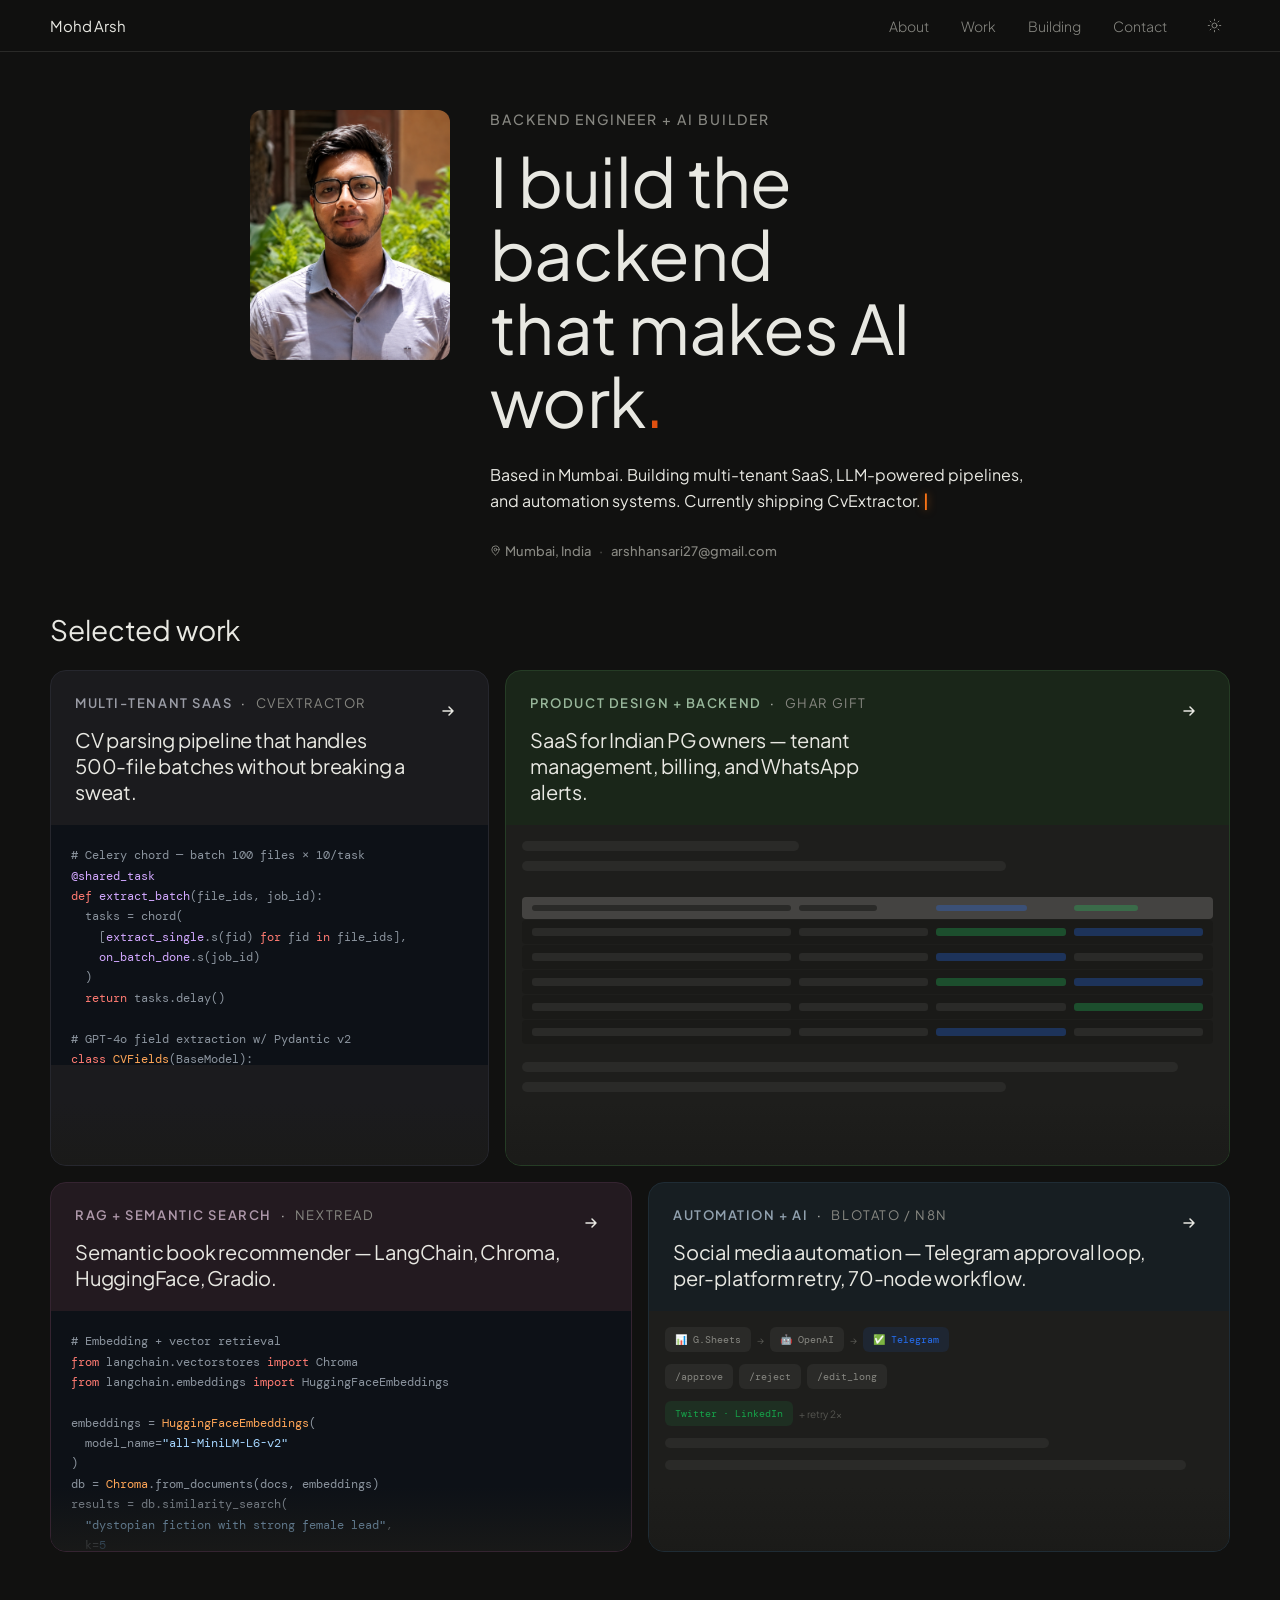
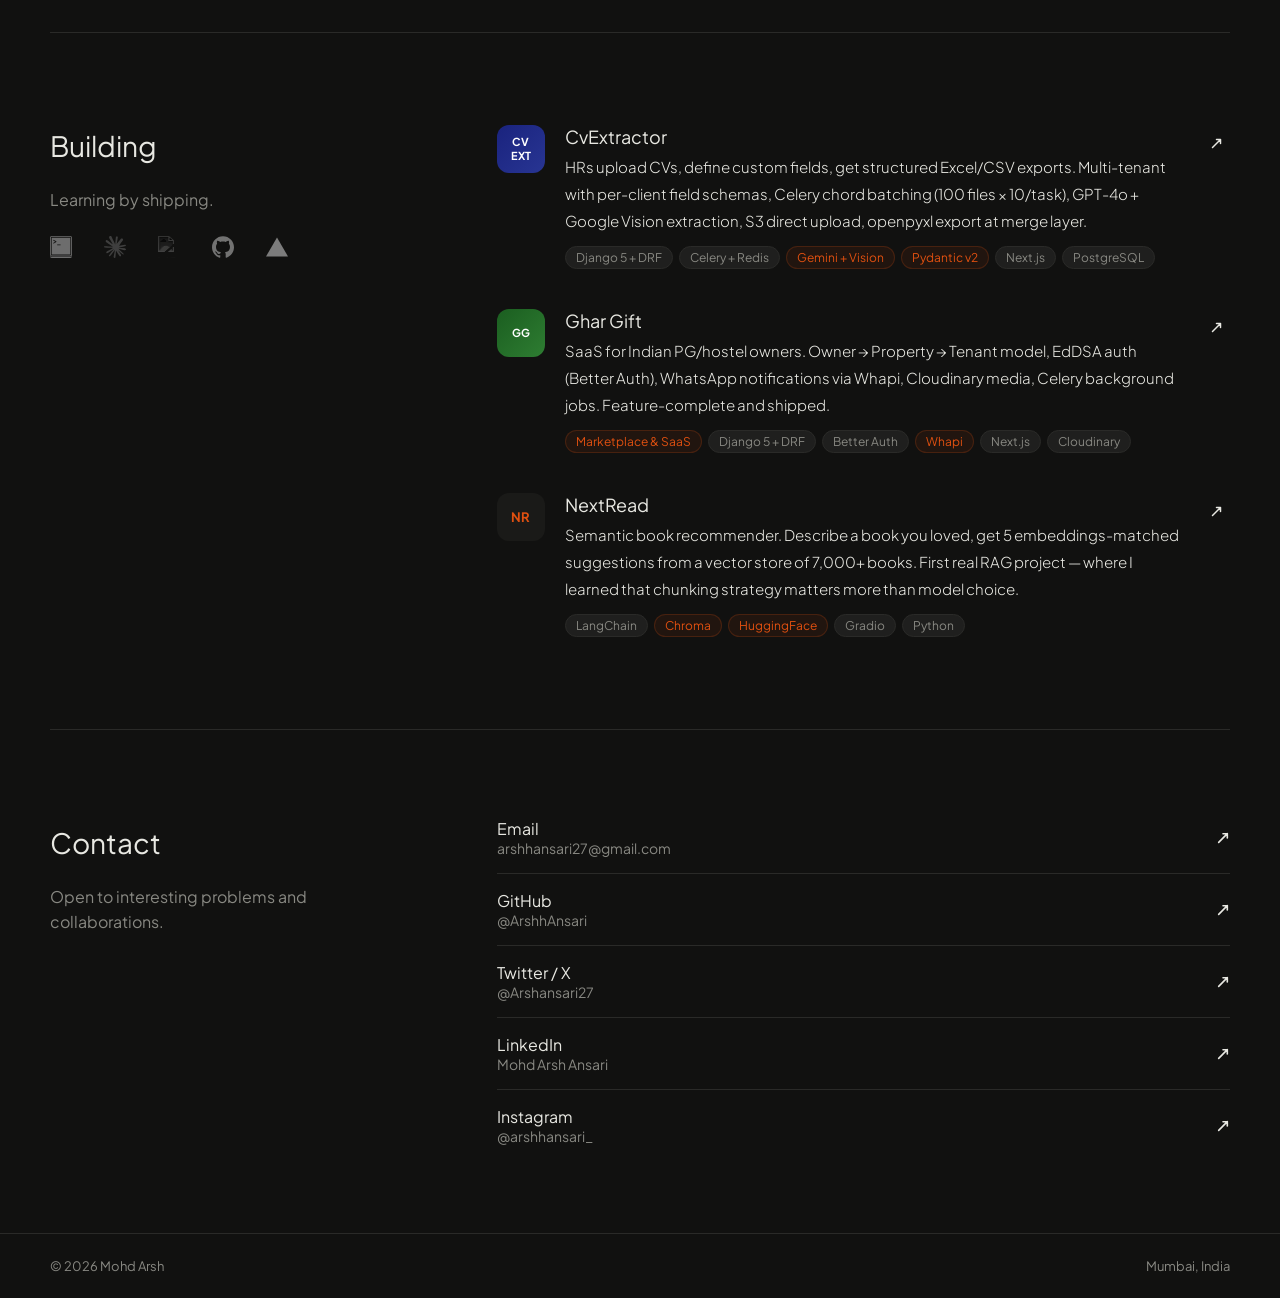
==== index.html @ 0de98522 "first commit" ====
<!DOCTYPE html>
<html lang="en" id="root" class="dark">
<head>
  <meta charset="utf-8">
  <meta name="viewport" content="width=device-width, initial-scale=1">

  <!-- ── title, description, og:image ── -->
  <title>Mohd Arsh</title>
  <meta name="description" content="Backend engineer based in Mumbai. Building multi-tenant SaaS, LLM pipelines, and automation systems. Django · FastAPI · Next.js · PostgreSQL.">
  <meta name="robots" content="index, follow">
  <meta property="og:title" content="Mohd Arsh">
  <meta property="og:description" content="Backend engineer based in Mumbai. Building multi-tenant SaaS, LLM pipelines, and automation systems.">
  <meta property="og:type" content="website">
  <meta property="og:url" content="https://mohdarsh.dev">
  <meta property="og:image" content="https://mohdarsh.dev/assets/images/arsh.png">
  <meta name="twitter:card" content="summary_large_image">

  <link rel="preconnect" href="https://fonts.googleapis.com">
  <link href="https://fonts.googleapis.com/css2?family=Plus+Jakarta+Sans:wght@300;400;500;600;700&family=DM+Mono:wght@400;500&display=swap" rel="stylesheet">

  <link rel="stylesheet" href="assets/css/main.css">
  <link rel="stylesheet" href="assets/css/index.css">
  <link rel="icon" type="image/png" href="assets/images/arsh.png">
</head>

<body>

<!-- ════════════════════════════════════════
     NAV
════════════════════════════════════════ -->
<nav id="site-nav">
  <div class="page-wrapper nav-inner">
    <a href="#" class="nav-name">Mohd Arsh</a>

    <div class="nav-right">
      <a class="nav-link" href="about.html">About</a>
      <div class="nav-links-desktop">
        <a href="#work" class="nav-link">Work</a>
        <a href="#building" class="nav-link">Building</a>
        <a href="#contact" class="nav-link">Contact</a>
      </div>
      <button class="dark-toggle" onclick="toggleDark()" aria-label="Toggle dark mode">
        <svg id="dark-icon" xmlns="http://www.w3.org/2000/svg" width="15" height="15" viewBox="0 0 24 24" fill="none" stroke="currentColor" stroke-width="1.5" stroke-linecap="round" stroke-linejoin="round"><path d="M20.985 12.486a9 9 0 1 1-9.473-9.472c.405-.022.617.46.402.803a6 6 0 0 0 8.268 8.268c.344-.215.825-.004.803.401"></path></svg>
        <span class="toggle-tooltip" id="dark-label">SWITCH TO DARK MODE</span>
      </button>
      <button class="hamburger" onclick="toggleMobile()" aria-label="Menu">
        <span></span><span></span><span></span>
      </button>
    </div>
  </div>
</nav>

<!-- mobile menu -->
<div class="mobile-menu" id="mobileMenu">
  <a href="about.html" class="mobile-menu-link">About</a>
  <a href="#work" class="mobile-menu-link" onclick="toggleMobile()">Work</a>
  <a href="#building" class="mobile-menu-link" onclick="toggleMobile()">Building</a>
  <a href="#contact" class="mobile-menu-link" onclick="toggleMobile()">Contact</a>
</div>

<main>
<div class="page-wrapper" style="padding-top: 52px;">

  <!-- ════════════════════════════════════════
       HERO
  ════════════════════════════════════════ -->
  <section id="hero">
    <div class="hero-layout">

      <!-- ── photo ── -->
      <div class="hero-photo-wrapper reveal">
        <img
          src="assets/images/arsh.png"
          alt="Mohd Arsh"
          class="hero-photo"
        >
      </div>

      <div class="hero-text">
        <!-- ── role eyebrow ── -->
        <div class="hero-eyebrow reveal reveal-delay-1">Backend Engineer + AI Builder</div>

        <!-- ── headline ── -->
        <h1 class="hero-h1 reveal reveal-delay-2">
          I build the backend<br>that makes AI work<span class="accent">.</span>
        </h1>

        <!-- ── bio blurb ── -->
        <p class="hero-body reveal reveal-delay-3">
          Based in Mumbai. Building multi-tenant SaaS, LLM-powered pipelines, and
          automation systems. Currently shipping
          <span class="typewriter-wrap">
            <span class="typewriter-ghost">CvExtractor.</span>
            <span class="typewriter-text" id="typewriter"></span>
          </span>
        </p>

        <div class="hero-meta reveal reveal-delay-4">
          <span class="hero-meta-item">
            <svg width="11" height="11" viewBox="0 0 24 24" fill="none" stroke="currentColor" stroke-width="2" stroke-linecap="round" stroke-linejoin="round">
              <path d="M20 10c0 6-8 12-8 12s-8-6-8-12a8 8 0 0 1 16 0Z"/><circle cx="12" cy="10" r="3"/>
            </svg>
            Mumbai, India
          </span>
          <span class="hero-meta-sep">·</span>
          <!-- ── email ── -->
          <a href="mailto:arshhansari27@gmail.com" class="hero-meta-item" style="color: inherit;">arshhansari27@gmail.com</a>
        </div>
      </div>
    </div>
  </section>

  <!-- ════════════════════════════════════════
       SELECTED WORK
  ════════════════════════════════════════ -->
  <section id="work" style="padding-top: 0; padding-bottom: 80px;">
    <h2 class="section-h2 reveal">Selected work</h2>

    <div class="bento-rows">

      <!-- Row 1: wide + narrow -->
      <div class="bento-row-wide">

        <!-- Card 1: CvExtractor -->
        <!-- ── href → case study page ── -->
        <div class="reveal" style="height:100%;">
          <a href="#" class="b-card" style="--eyebrow-color: #1E2238;">
            <div class="b-card-header">
              <div style="min-width:0;">
                <div class="b-card-eyebrow">
                  <span class="eyebrow-skill">MULTI-TENANT SAAS</span>
                  <span style="color:var(--ink); margin:0 0.4em;">·</span>
                  <span class="eyebrow-co">CVEXTRACTOR</span>
                </div>
                <!-- ── Card title ── -->
                <h3 class="b-card-title">CV parsing pipeline that handles 500-file batches without breaking a sweat.</h3>
              </div>
              <div class="b-expand">
                <svg width="14" height="14" viewBox="0 0 14 14" fill="none" style="color:var(--ink);">
                  <path d="M2 7h10M8 3l4 4-4 4" stroke="currentColor" stroke-width="1.5" stroke-linecap="round" stroke-linejoin="round"/>
                </svg>
              </div>
            </div>
            <!-- Mock: code snippet -->
            <div class="b-mock-wrap">
              <div class="b-mock-fade"></div>
              <div class="b-mock">
                <div class="b-mock-code">
<span class="code-cm"># Celery chord — batch 100 files × 10/task</span><br>
<span class="code-fn">@shared_task</span><br>
<span class="code-kw">def</span> <span class="code-fn">extract_batch</span>(file_ids, job_id):<br>
&nbsp;&nbsp;tasks = chord(<br>
&nbsp;&nbsp;&nbsp;&nbsp;[<span class="code-fn">extract_single</span>.s(fid) <span class="code-kw">for</span> fid <span class="code-kw">in</span> file_ids],<br>
&nbsp;&nbsp;&nbsp;&nbsp;<span class="code-fn">on_batch_done</span>.s(job_id)<br>
&nbsp;&nbsp;)<br>
&nbsp;&nbsp;<span class="code-kw">return</span> tasks.delay()<br><br>
<span class="code-cm"># GPT-4o field extraction w/ Pydantic v2</span><br>
<span class="code-kw">class</span> <span class="code-cls">CVFields</span>(BaseModel):<br>
&nbsp;&nbsp;name: <span class="code-str">str</span><br>
&nbsp;&nbsp;email: <span class="code-str">str | None</span><br>
&nbsp;&nbsp;skills: <span class="code-str">list[str]</span><br>
&nbsp;&nbsp;experience_years: <span class="code-num">int | None</span>
                </div>
              </div>
            </div>
          </a>
        </div>

        <!-- Card 2: Ghar Gift -->
        <div class="reveal reveal-delay-1" style="height:100%;">
          <a href="#" class="b-card" style="--eyebrow-color: #1b5e20;">
            <div class="b-card-header">
              <div style="min-width:0;">
                <div class="b-card-eyebrow">
                  <span class="eyebrow-skill">PRODUCT DESIGN + BACKEND</span>
                  <span style="color:var(--ink); margin:0 0.4em;">·</span>
                  <span class="eyebrow-co">GHAR GIFT</span>
                </div>
                <h3 class="b-card-title" style="max-width:360px;">SaaS for Indian PG owners — tenant management, billing, and WhatsApp alerts.</h3>
              </div>
              <div class="b-expand">
                <svg width="14" height="14" viewBox="0 0 14 14" fill="none" style="color:var(--ink);">
                  <path d="M2 7h10M8 3l4 4-4 4" stroke="currentColor" stroke-width="1.5" stroke-linecap="round" stroke-linejoin="round"/>
                </svg>
              </div>
            </div>
            <div class="b-mock-wrap">
              <div class="b-mock-fade"></div>
              <div class="b-mock b-mock-tall">
                <!-- Mock: dashboard table UI -->
                <div class="b-mock-ui">
                  <div class="mock-bar short"></div>
                  <div class="mock-bar med" style="margin-bottom:8px;"></div>
                  <div class="mock-table">
                    <div class="mock-row" style="background:#e8e5df30;">
                      <div class="mock-cell" style="height:6px;"></div>
                      <div class="mock-cell" style="height:6px;width:60%;"></div>
                      <div class="mock-cell blue" style="height:6px;width:70%;"></div>
                      <div class="mock-cell green" style="height:6px;width:50%;"></div>
                    </div>
                    <div class="mock-row"><div class="mock-cell"></div><div class="mock-cell med"></div><div class="mock-cell green"></div><div class="mock-cell blue"></div></div>
                    <div class="mock-row"><div class="mock-cell"></div><div class="mock-cell short"></div><div class="mock-cell blue"></div><div class="mock-cell"></div></div>
                    <div class="mock-row"><div class="mock-cell"></div><div class="mock-cell full"></div><div class="mock-cell green"></div><div class="mock-cell blue"></div></div>
                    <div class="mock-row"><div class="mock-cell"></div><div class="mock-cell med"></div><div class="mock-cell"></div><div class="mock-cell green"></div></div>
                    <div class="mock-row"><div class="mock-cell"></div><div class="mock-cell short"></div><div class="mock-cell blue"></div><div class="mock-cell"></div></div>
                  </div>
                  <div class="mock-bar full" style="margin-top:8px;"></div>
                  <div class="mock-bar med"></div>
                </div>
              </div>
            </div>
          </a>
        </div>

      </div><!-- /row-wide -->

      <!-- Row 2: two equal cards -->
      <div class="bento-row-even">

        <!-- Card 3: NextRead -->
        <div class="reveal" style="height:100%;">
          <a href="#" class="b-card" style="--eyebrow-color: #4a1942;">
            <div class="b-card-header">
              <div style="min-width:0;">
                <div class="b-card-eyebrow">
                  <span class="eyebrow-skill">RAG + SEMANTIC SEARCH</span>
                  <span style="color:var(--ink); margin:0 0.4em;">·</span>
                  <span class="eyebrow-co">NEXTREAD</span>
                </div>
                <h3 class="b-card-title">Semantic book recommender — LangChain, Chroma, HuggingFace, Gradio.</h3>
              </div>
              <div class="b-expand">
                <svg width="14" height="14" viewBox="0 0 14 14" fill="none" style="color:var(--ink);">
                  <path d="M2 7h10M8 3l4 4-4 4" stroke="currentColor" stroke-width="1.5" stroke-linecap="round" stroke-linejoin="round"/>
                </svg>
              </div>
            </div>
            <div class="b-mock-wrap">
              <div class="b-mock-fade"></div>
              <div class="b-mock">
                <div class="b-mock-code">
<span class="code-cm"># Embedding + vector retrieval</span><br>
<span class="code-kw">from</span> langchain.vectorstores <span class="code-kw">import</span> Chroma<br>
<span class="code-kw">from</span> langchain.embeddings <span class="code-kw">import</span> HuggingFaceEmbeddings<br><br>
embeddings = <span class="code-cls">HuggingFaceEmbeddings</span>(<br>
&nbsp;&nbsp;model_name=<span class="code-str">"all-MiniLM-L6-v2"</span><br>
)<br>
db = <span class="code-cls">Chroma</span>.from_documents(docs, embeddings)<br>
results = db.similarity_search(<br>
&nbsp;&nbsp;<span class="code-str">"dystopian fiction with strong female lead"</span>,<br>
&nbsp;&nbsp;k=<span class="code-num">5</span><br>
)
                </div>
              </div>
            </div>
          </a>
        </div>

        <!-- Card 4: n8n Automation -->
        <div class="reveal reveal-delay-1" style="height:100%;">
          <a href="#" class="b-card" style="--eyebrow-color: #0a2f4d;">
            <div class="b-card-header">
              <div style="min-width:0;">
                <div class="b-card-eyebrow">
                  <span class="eyebrow-skill">AUTOMATION + AI</span>
                  <span style="color:var(--ink); margin:0 0.4em;">·</span>
                  <span class="eyebrow-co">BLOTATO / N8N</span>
                </div>
                <h3 class="b-card-title">Social media automation — Telegram approval loop, per-platform retry, 70-node workflow.</h3>
              </div>
              <div class="b-expand">
                <svg width="14" height="14" viewBox="0 0 14 14" fill="none" style="color:var(--ink);">
                  <path d="M2 7h10M8 3l4 4-4 4" stroke="currentColor" stroke-width="1.5" stroke-linecap="round" stroke-linejoin="round"/>
                </svg>
              </div>
            </div>
            <div class="b-mock-wrap">
              <div class="b-mock-fade"></div>
              <div class="b-mock">
                <div class="b-mock-ui" style="gap:12px;">
                  <!-- Mini flow diagram -->
                  <div style="display:flex; align-items:center; gap:6px; flex-wrap:wrap;">
                    <div style="background:var(--rule); border-radius:6px; padding:6px 10px; font-size:10px; color:var(--mid); font-family:var(--mono);">📊 G.Sheets</div>
                    <div style="color:var(--faint); font-size:10px;">→</div>
                    <div style="background:var(--rule); border-radius:6px; padding:6px 10px; font-size:10px; color:var(--mid); font-family:var(--mono);">🤖 OpenAI</div>
                    <div style="color:var(--faint); font-size:10px;">→</div>
                    <div style="background:rgba(37,110,241,0.1); border-radius:6px; padding:6px 10px; font-size:10px; color:#256ef1; font-family:var(--mono);">✅ Telegram</div>
                  </div>
                  <div style="display:flex; align-items:center; gap:6px; flex-wrap:wrap;">
                    <div style="background:var(--rule); border-radius:6px; padding:6px 10px; font-size:10px; color:var(--mid); font-family:var(--mono);">/approve</div>
                    <div style="background:var(--rule); border-radius:6px; padding:6px 10px; font-size:10px; color:var(--mid); font-family:var(--mono);">/reject</div>
                    <div style="background:var(--rule); border-radius:6px; padding:6px 10px; font-size:10px; color:var(--mid); font-family:var(--mono);">/edit_long</div>
                  </div>
                  <div style="display:flex; align-items:center; gap:6px; flex-wrap:wrap;">
                    <div style="background:rgba(34,197,94,0.1); border-radius:6px; padding:6px 10px; font-size:10px; color:#16a34a; font-family:var(--mono);">Twitter · LinkedIn</div>
                    <div style="color:var(--faint); font-size:10px;">+ retry 2×</div>
                  </div>
                  <div class="mock-bar med"></div>
                  <div class="mock-bar full"></div>
                </div>
              </div>
            </div>
          </a>
        </div>

      </div><!-- /row-even -->

    </div><!-- /bento-rows -->
  </section>

  <!-- ════════════════════════════════════════
       BUILDING
  ════════════════════════════════════════ -->
  <section id="building" class="section-divider">
    <div class="built-grid-layout reveal">
      <div style="padding-top: 24px;">
        <h2 class="section-h2">Building</h2>
        <p class="section-sub">Learning by shipping.</p>

        <!-- Tool icons -->
        <div class="tool-icons-row">
          
          <div class="tool-wrapper">
            <img src="./assets/images/gnometerminal-color.svg" alt="Terminal" class="tool-icon" />
            <span class="tool-tooltip">TERMINAL</span>
          </div>

          <div class="tool-wrapper">
            <img src="./assets/images/claude-color.svg" alt="Claude Code" class="tool-icon" />
            <span class="tool-tooltip">CLAUDE CODE</span>
          </div>

          <div class="tool-wrapper">
            <img src="https://cdn.jsdelivr.net/gh/devicons/devicon@latest/icons/vscode/vscode-original.svg" alt="VS Code" class="tool-icon" />
            <span class="tool-tooltip">VS CODE</span>
          </div>

          <div class="tool-wrapper" data-mono="true">
            <img src="./assets/images/github-color.svg" alt="GitHub" class="tool-icon" />
            <span class="tool-tooltip">GITHUB</span>
          </div>

          <div class="tool-wrapper" data-mono="true">
            <img src="./assets/images/vercel-color.svg" alt="Vercel" class="tool-icon" />
            <span class="tool-tooltip">VERCEL</span>
          </div>

        </div>
      </div>

      <div>
        <!-- ── CHANGE: Your projects list ── -->

        <!-- Project 1 -->
        <a href="#" class="built-item">
          <div class="built-icon" style="background: linear-gradient(135deg, #1a237e, #283593);">
            <span class="built-icon-text">CV<br>EXT</span>
          </div>
          <div class="built-content">
            <div class="built-arrow-wrap">
              <svg width="13" height="13" viewBox="0 0 13 13" fill="none" style="color:var(--ink);">
                <path d="M2.5 10.5 L10.5 2.5 M6.5 2.5 L10.5 2.5 L10.5 6.5" stroke="currentColor" stroke-width="1.5" stroke-linecap="round" stroke-linejoin="round"/>
              </svg>
            </div>
            <span class="built-name">CvExtractor</span>
            <span class="built-desc">HRs upload CVs, define custom fields, get structured Excel/CSV exports. Multi-tenant with per-client field schemas, Celery chord batching (100 files × 10/task), GPT-4o + Google Vision extraction, S3 direct upload, openpyxl export at merge layer.</span>
            <div class="built-tags">
              <span class="tag">Django 5 + DRF</span>
              <span class="tag">Celery + Redis</span>
              <span class="tag tag-accent">Gemini + Vision</span>
              <span class="tag tag-accent">Pydantic v2</span>
              <span class="tag">Next.js</span>
              <span class="tag">PostgreSQL</span>
            </div>
          </div>
        </a>

        <!-- Project 2 -->
        <a href="#" class="built-item">
          <div class="built-icon" style="background: linear-gradient(135deg, #1b5e20, #2e7d32);">
            <span class="built-icon-text">GG</span>
          </div>
          <div class="built-content">
            <div class="built-arrow-wrap">
              <svg width="13" height="13" viewBox="0 0 13 13" fill="none" style="color:var(--ink);">
                <path d="M2.5 10.5 L10.5 2.5 M6.5 2.5 L10.5 2.5 L10.5 6.5" stroke="currentColor" stroke-width="1.5" stroke-linecap="round" stroke-linejoin="round"/>
              </svg>
            </div>
            <span class="built-name">Ghar Gift</span>
            <span class="built-desc">SaaS for Indian PG/hostel owners. Owner → Property → Tenant model, EdDSA auth (Better Auth), WhatsApp notifications via Whapi, Cloudinary media, Celery background jobs. Feature-complete and shipped.</span>
            <div class="built-tags">
              <span class="tag tag-accent">Marketplace & SaaS</span>
              <span class="tag">Django 5 + DRF</span>
              <span class="tag">Better Auth</span>
              <span class="tag tag-accent">Whapi</span>
              <span class="tag">Next.js</span>
              <span class="tag">Cloudinary</span>
            </div>
          </div>
        </a>

        <!-- Project 3 -->
        <a href="https://huggingface.co/spaces/ArshAnsari/NextRead" target="_blank" class="built-item">
          <div class="built-icon" style="background: #1a1a18;">
            <span class="built-icon-text" style="color: var(--accent); font-size:13px;">NR</span>
          </div>
          <div class="built-content">
            <div class="built-arrow-wrap">
              <svg width="13" height="13" viewBox="0 0 13 13" fill="none" style="color:var(--ink);">
                <path d="M2.5 10.5 L10.5 2.5 M6.5 2.5 L10.5 2.5 L10.5 6.5" stroke="currentColor" stroke-width="1.5" stroke-linecap="round" stroke-linejoin="round"/>
              </svg>
            </div>
            <span class="built-name">NextRead</span>
            <span class="built-desc">Semantic book recommender. Describe a book you loved, get 5 embeddings-matched suggestions from a vector store of 7,000+ books. First real RAG project — where I learned that chunking strategy matters more than model choice.</span>
            <div class="built-tags">
              <span class="tag">LangChain</span>
              <span class="tag tag-accent">Chroma</span>
              <span class="tag tag-accent">HuggingFace</span>
              <span class="tag">Gradio</span>
              <span class="tag">Python</span>
            </div>
          </div>
        </a>

      </div>
    </div>
  </section>

  <!-- ════════════════════════════════════════
       CONTACT
  ════════════════════════════════════════ -->
  <section id="contact" class="section-divider">
    <div class="contact-layout reveal">
      <div style="padding-top: 24px;">
        <h2 class="section-h2">Contact</h2>
        <p class="section-sub">Open to interesting problems and collaborations.</p>
      </div>
      <div class="contact-links">

        <a href="mailto:arshhansari27@gmail.com" class="contact-link">
          <div>
            <div>Email</div>
            <div class="contact-link-sub">arshhansari27@gmail.com</div>
          </div>
          <svg width="14" height="14" viewBox="0 0 13 13" fill="none"><path d="M2.5 10.5 L10.5 2.5 M6.5 2.5 L10.5 2.5 L10.5 6.5" stroke="currentColor" stroke-width="1.5" stroke-linecap="round" stroke-linejoin="round"/></svg>
        </a>
        
        <a href="https://github.com/ArshhAnsari" target="_blank" class="contact-link">
          <div>
            <div>GitHub</div>
            <div class="contact-link-sub">@ArshhAnsari</div>
          </div>
          <svg width="14" height="14" viewBox="0 0 13 13" fill="none"><path d="M2.5 10.5 L10.5 2.5 M6.5 2.5 L10.5 2.5 L10.5 6.5" stroke="currentColor" stroke-width="1.5" stroke-linecap="round" stroke-linejoin="round"/></svg>
        </a>
        
        <a href="https://x.com/Arshansari27" target="_blank" class="contact-link">
          <div>
            <div>Twitter / X</div>
            <div class="contact-link-sub">@Arshansari27</div>
          </div>
          <svg width="14" height="14" viewBox="0 0 13 13" fill="none"><path d="M2.5 10.5 L10.5 2.5 M6.5 2.5 L10.5 2.5 L10.5 6.5" stroke="currentColor" stroke-width="1.5" stroke-linecap="round" stroke-linejoin="round"/></svg>
        </a>
        
        <a href="https://www.linkedin.com/in/arshansari" target="_blank" class="contact-link">
          <div>
            <div>LinkedIn</div>
            <div class="contact-link-sub">Mohd Arsh Ansari</div>
          </div>
          <svg width="14" height="14" viewBox="0 0 13 13" fill="none"><path d="M2.5 10.5 L10.5 2.5 M6.5 2.5 L10.5 2.5 L10.5 6.5" stroke="currentColor" stroke-width="1.5" stroke-linecap="round" stroke-linejoin="round"/></svg>
        </a>
        <a href="https://www.instagram.com/arshhansari_/" target="_blank" class="contact-link">
          <div>
            <div>Instagram</div>
            <div class="contact-link-sub">@arshhansari_</div>
          </div>
          <svg width="14" height="14" viewBox="0 0 13 13" fill="none"><path d="M2.5 10.5 L10.5 2.5 M6.5 2.5 L10.5 2.5 L10.5 6.5" stroke="currentColor" stroke-width="1.5" stroke-linecap="round" stroke-linejoin="round"/></svg>
        </a>
      </div>
    </div>
  </section>

</div><!-- /page-wrapper -->
</main>

<!-- ════════════════════════════════════════
     FOOTER
════════════════════════════════════════ -->
<footer>
  <div class="page-wrapper footer-inner">
    <span class="footer-txt">© 2026 Mohd Arsh</span>
    <span class="footer-txt">Mumbai, India</span>
  </div>
</footer>

<!-- ════════════════════════════════════════
     SCRIPTS
════════════════════════════════════════ -->
<script src="assets/js/common.js"></script>
<script src="assets/js/index.js"></script>
</body>
</html>
---- assets/css/main.css ----
/* assets/css/main.css */

/* ═══════════════════════════════════════
   TOKENS — LIGHT (default) + DARK
═══════════════════════════════════════ */
:root {
  --bg:     #fafaf8;
  --ink:    #1a1a18;
  --mid:    #6b6b65;
  --faint:  #b0b0a8;
  --rule:   #e8e5df;
  --accent: #e05010;
  --card-bg: #ffffff;
  --card-border: #E8E5DF;
  --tag-bg: rgba(26,26,24,0.05);
  --tag-c:  #6b6b65;
  --shadow-sm: 0 2px 8px rgba(0,0,0,0.06);
  --shadow-md: 0 4px 20px rgba(0,0,0,0.08);
  --mono: 'DM Mono', monospace;
}
html.dark {
  --bg:     #111110;
  --ink:    #e8e8e2;
  --mid:    #888882;
  --faint:  #555550;
  --rule:   #2a2a28;
  --card-bg:#1a1a18;
  --card-border: #2a2a28;
  --tag-bg: rgba(255,255,255,0.06);
  --tag-c:  #888882;
  --shadow-sm: 0 2px 8px rgba(0,0,0,0.3);
  --shadow-md: 0 4px 20px rgba(0,0,0,0.4);
}

/* ═══════════════════════════════════════
   RESET + BASE
═══════════════════════════════════════ */
*, *::before, *::after { box-sizing: border-box; margin: 0; padding: 0; }
html { scroll-behavior: smooth; }
body {
  font-family: 'Plus Jakarta Sans', sans-serif;
  background: var(--bg);
  color: var(--ink);
  min-height: 100vh;
  transition: background .2s, color .2s;
  -webkit-font-smoothing: antialiased;
}
a { text-decoration: none; color: inherit; }
img { display: block; max-width: 100%; }

/* ═══════════════════════════════════════
   PAGE WRAPPER
═══════════════════════════════════════ */
.page-wrapper {
  max-width: 1260px;
  margin: 0 auto;
  padding: 0 40px;
}

/* ═══════════════════════════════════════
   NAV
═══════════════════════════════════════ */
#site-nav {
  position: fixed; top: 0; left: 0; right: 0; z-index: 100;
  height: 52px;
  border-bottom: 1px solid var(--rule);
  backdrop-filter: blur(12px);
  -webkit-backdrop-filter: blur(12px);
  background-color: color-mix(in srgb, var(--bg) 85%, transparent);
  transition: background .2s, border-color .2s;
  display: flex;
  align-items: center;
}
.nav-inner {
  height: 100%;
  display: flex;
  align-items: center;
  justify-content: space-between;
  width: 100%;
}
.nav-name {
  font-size: 15px;
  font-weight: 400;
  color: var(--ink);
  letter-spacing: -0.01em;
}
.nav-right {
  display: flex;
  align-items: center;
  gap: 32px;
}
.nav-link {
  position: relative;
  font-size: 14px;
  font-weight: 300;
  color: var(--mid);
  transition: color .15s;
}
.nav-link:hover { color: var(--ink); }
.nav-link.active {
  color: var(--ink);
  font-weight: 500;
}
.nav-link.active::after {
  content: '';
  position: absolute;
  bottom: -6px;
  left: 50%;
  transform: translateX(-50%);
  width: 4px;
  height: 4px;
  background: var(--accent);
  border-radius: 50%;
}
.nav-links-desktop { display: flex; align-items: center; gap: 32px; }

/* dark toggle */
.dark-toggle {
  border: none; cursor: pointer; color: var(--mid);
  line-height: 1; padding: 6px 8px;
  display: flex; align-items: center;
  border-radius: 8px; background: none;
  transition: color .15s, background .15s;
  position: relative;
}
.dark-toggle:hover { color: var(--ink); background: var(--rule); }
.toggle-tooltip {
  position: absolute;
  top: calc(100% + 8px); left: 50%;
  transform: translateX(-50%) scale(0.95);
  transform-origin: top center;
  white-space: nowrap;
  font-size: 10px; font-weight: 400; letter-spacing: 0.12em;
  color: var(--mid); background: var(--bg);
  border: 1px solid var(--rule); border-radius: 6px;
  padding: 4px 8px; pointer-events: none;
  opacity: 0; transition: opacity .1s, transform .1s;
}
.dark-toggle:hover .toggle-tooltip { opacity: 1; transform: translateX(-50%) scale(1); }

/* hamburger */
.hamburger {
  display: none; flex-direction: column; gap: 5px;
  cursor: pointer; padding: 4px; border: none; background: none;
}
.hamburger span { width: 18px; height: 1.5px; background: var(--ink); border-radius: 2px; display: block; }

/* ═══════════════════════════════════════
   SECTION SHARED
═══════════════════════════════════════ */
section { padding-top: clamp(56px, 8vh, 96px); padding-bottom: clamp(56px, 8vh, 96px); }
.section-divider { border-top: 1px solid var(--rule); }
.section-h2 {
  font-size: 28px; font-weight: 400; color: var(--ink);
  line-height: 1.2; margin: 0 0 24px;
  scroll-margin-top: 72px;
}
.section-sub {
  font-size: 16px; font-weight: 400; color: var(--mid);
  line-height: 1.6; margin: 0 0 24px;
}

/* ═══════════════════════════════════════
   FOOTER
═══════════════════════════════════════ */
footer {
  border-top: 1px solid var(--rule);
  padding: 24px 0;
}
.footer-inner {
  display: flex;
  align-items: center;
  justify-content: space-between;
}
.footer-txt { font-size: 13px; font-weight: 400; color: var(--mid); }

/* ═══════════════════════════════════════
   SCROLL REVEAL
═══════════════════════════════════════ */
.reveal { opacity: 0; transform: translateY(14px); transition: opacity .5s ease, transform .5s ease; }
.reveal.visible { opacity: 1; transform: none; }

/* ═══════════════════════════════════════
   MOBILE MENU
═══════════════════════════════════════ */
.mobile-menu {
  position: fixed; top: 52px; left: 0; right: 0;
  background: var(--bg); border-bottom: 1px solid var(--rule);
  padding: 16px 24px; z-index: 99;
  display: none; flex-direction: column; gap: 0;
}
.mobile-menu.open { display: flex; }
.mobile-menu-link { font-size: 16px; color: var(--ink); padding: 12px 0; border-bottom: 1px solid var(--rule); }
.mobile-menu-link.active { color: var(--accent); font-weight: 500; }
.mobile-menu-link:last-child { border-bottom: none; }

/* ═══════════════════════════════════════
   RESPONSIVE
═══════════════════════════════════════ */
@media (max-width: 768px) {
  .nav-links-desktop, .nav-link { display: none; }
  .hamburger { display: flex; }
  .footer-inner { flex-direction: column; gap: 8px; text-align: center; }
}
---- assets/css/index.css ----
/* assets/css/index.css */

/* ═══════════════════════════════════════
   HERO (Index Specific)
═══════════════════════════════════════ */
#hero {
  padding-top: 0;
  padding-bottom: 0;
}
.hero-layout {
  display: flex;
  align-items: flex-start;
  justify-content: center;
  gap: 40px;
  padding-top: clamp(58px, 6vh, 72px);
  padding-bottom: clamp(48px, 6vh, 80px);
}
.hero-photo-wrapper { flex-shrink: 0; }
.hero-photo {
  width: 200px; height: 250px;
  object-fit: cover; object-position: top;
  border-radius: 12px;
}
.hero-text { max-width: 540px; }
.hero-eyebrow {
  font-size: 14px; text-transform: uppercase;
  letter-spacing: 0.14em; color: var(--mid);
  margin-bottom: 16px; font-weight: 500;
}
.hero-h1 {
  font-size: clamp(44px, 6vw, 68px);
  font-weight: 400; letter-spacing: -0.01em;
  line-height: 1.08; color: var(--ink);
  margin: 0;
}
.hero-h1 .accent { color: var(--accent); }
.hero-body {
  margin-top: 24px;
  font-size: 16px; font-weight: 400;
  color: var(--ink); line-height: 1.65;
}
.hero-meta {
  margin-top: 28px;
  display: flex; align-items: center; gap: 8px;
  font-size: 13px; font-weight: 500; color: var(--mid);
}
.hero-meta-item {
  display: inline-flex; align-items: center; gap: 4px;
}
.hero-meta-sep { color: var(--faint); }

/* typewriter */
.typewriter-wrap { display: inline-grid; white-space: nowrap; text-align: left; justify-items: start; }
.typewriter-ghost { visibility: hidden; grid-area: 1/1; }
.typewriter-text  { grid-area: 1/1; position: relative; }
.typewriter-text::after {
  content: "|";
  color: #f97316; /* Claude Code orange */
  font-weight: 600;
  margin-left: 2px;
  text-shadow: 0 0 8px rgba(249, 115, 22, 0.6);
  animation: cursor-blink 1s step-start infinite;
}
.typewriter-text.is-typing::after {
  animation: none;
  opacity: 1;
}
@keyframes cursor-blink {
  0%, 100% { opacity: 1; }
  50% { opacity: 0; }
}

/* ═══════════════════════════════════════
   BENTO GRID — WORK
═══════════════════════════════════════ */
.bento-rows { display: flex; flex-direction: column; gap: 16px; overflow: visible; }
.bento-row-wide { display: grid; grid-template-columns: 1fr 1.65fr; gap: 16px; min-height: 460px; }
.bento-row-even { display: grid; grid-template-columns: 1fr 1fr; gap: 16px; min-height: 320px; }

.b-card {
  background: color-mix(in srgb, var(--eyebrow-color, var(--card-bg)) 18%, var(--card-bg));
  border-radius: 16px; overflow: hidden;
  border: 1px solid color-mix(in srgb, var(--eyebrow-color, var(--card-border)) 35%, var(--card-border));
  display: flex; flex-direction: column; height: 100%;
  cursor: pointer; text-decoration: none;
  transition: box-shadow .2s;
}
.b-card:hover { box-shadow: 0 4px 16px rgba(0,0,0,0.08); }
html.dark .b-card:hover { box-shadow: 0 4px 16px rgba(0,0,0,0.4); }
/* In dark mode the brand colours are too dark to see — lighten the eyebrow text */
html.dark .eyebrow-skill {
  color: color-mix(in srgb, var(--eyebrow-color, var(--ink)) 45%, white);
}

.b-card-header {
  padding: 24px 24px 0;
  display: flex; align-items: flex-start;
  justify-content: space-between; gap: 12px;
}
.b-card-eyebrow {
  font-size: 13px; font-weight: 400; text-transform: uppercase;
  letter-spacing: 0.12em; margin-bottom: 16px;
}
.eyebrow-skill { font-weight: 600; color: var(--eyebrow-color, var(--ink)); }
.eyebrow-co { color: var(--mid); }
.b-card-title {
  font-size: 20px; font-weight: 400;
  color: var(--ink); line-height: 1.3;
  letter-spacing: -0.01em; margin: 0;
}
.b-expand {
  width: 32px; height: 32px; border-radius: 50%;
  background: transparent;
  display: flex; align-items: center; justify-content: center;
  flex-shrink: 0; transition: background .15s;
}
.b-card:hover .b-expand { background: rgba(26,26,24,0.06); }
html.dark .b-card:hover .b-expand { background: rgba(255,255,255,0.08); }

.b-mock-wrap {
  flex: 1; margin: 20px 0 0;
  overflow: hidden; position: relative;
}
.b-mock-fade {
  position: absolute; bottom: 0; left: 0; right: 0; height: 64px;
  background: linear-gradient(to bottom, transparent, rgba(255,255,255,0.85));
  z-index: 1; pointer-events: none;
}
html.dark .b-mock-fade {
  background: linear-gradient(to bottom, transparent, rgba(26,26,24,0.85));
}
.b-mock {
  position: relative; width: 100%; height: 240px;
  overflow: hidden;
}
.b-mock-tall { height: 340px; }
.b-mock-code {
  background: #0d1117; padding: 20px;
  font-family: var(--mono); font-size: 12px;
  line-height: 1.7; color: #8b949e;
  height: 100%; overflow: hidden;
}
.code-kw { color: #ff7b72; }
.code-fn { color: #d2a8ff; }
.code-str { color: #a5d6ff; }
.code-cm { color: #8b949e; }
.code-num { color: #79c0ff; }
.code-cls { color: #ffa657; }

.b-mock-ui {
  background: #f5f5f0; height: 100%; padding: 16px; display: flex; flex-direction: column; gap: 10px;
}
html.dark .b-mock-ui { background: #1e1e1c; }
.mock-bar {
  background: var(--rule); border-radius: 6px;
  height: 10px;
}
.mock-bar.short { width: 40%; }
.mock-bar.med { width: 70%; }
.mock-bar.full { width: 95%; }
.mock-table { display: flex; flex-direction: column; gap: 1px; margin-top: 8px; }
.mock-row {
  display: grid; grid-template-columns: 2fr 1fr 1fr 1fr;
  gap: 8px; padding: 8px 10px;
  background: var(--card-bg); border-radius: 4px;
  align-items: center;
}
.mock-cell { background: var(--rule); border-radius: 3px; height: 8px; }
.mock-cell.blue { background: rgba(37,110,241,0.3); }
.mock-cell.green { background: rgba(34,197,94,0.3); }

/* ═══════════════════════════════════════
   BUILDING SECTION
═══════════════════════════════════════ */
.built-grid-layout {
  display: grid;
  grid-template-columns: 1fr 2fr;
  gap: 80px;
  align-items: start;
}
/* Container for the row */
.tool-icons-row {
  display: flex;
  gap: 32px; /* Spacing between icons */
  align-items: center;
  margin-top: 16px;
}

/* The invisible hitbox wrapper */
.tool-wrapper {
  position: relative;
  display: inline-flex;
  padding: 12px; 
  margin: -12px; 
  cursor: default;
}

/* The Image - Muted by default (light mode: dark grey silhouette) */
.tool-icon {
  width: 22px;
  height: 22px;
  filter: grayscale(100%) opacity(0.45);
  transition: filter 0.3s cubic-bezier(0.4, 0, 0.2, 1),
              transform 0.3s cubic-bezier(0.4, 0, 0.2, 1);
}

/* Dark mode: invert so dark SVGs become white silhouettes */
html.dark .tool-icon {
  filter: grayscale(100%) invert(1) opacity(0.45);
}

/* Hover State - Full brand color and slight lift */
.tool-wrapper:hover .tool-icon {
  filter: grayscale(0%) opacity(1);
  transform: translateY(-3px);
}

/* Dark mode hover: show brand color (no invert) */
html.dark .tool-wrapper:hover .tool-icon {
  filter: grayscale(0%) brightness(1.15) opacity(1);
  transform: translateY(-3px);
}

/* Mono icons (GitHub, Vercel) — no brand color, stay white but glow brighter on hover */
html.dark .tool-wrapper[data-mono="true"]:hover .tool-icon {
  filter: invert(1) brightness(1.6) opacity(1);
  transform: translateY(-3px);
}

/* Light mode: mono icons go medium-grey, hover = near-black */
.tool-wrapper[data-mono="true"]:hover .tool-icon {
  filter: grayscale(100%) brightness(0.3) opacity(1);
  transform: translateY(-3px);
}

/* The floating tooltip */
.tool-tooltip {
  position: absolute;
  top: calc(100% + 4px);
  left: 50%;
  transform: translateX(-50%) scale(0.95);
  opacity: 0;
  transition: all 0.2s ease;
  pointer-events: none;
  
  background: var(--bg, #111);
  border: 1px solid var(--rule, #333);
  border-radius: 6px;
  padding: 4px 8px;
  font-size: 10px;
  font-family: var(--mono, monospace);
  font-weight: 600;
  letter-spacing: 0.1em;
  color: var(--mid, #888);
  white-space: nowrap;
  z-index: 10;
}

/* Reveal tooltip on hover */
.tool-wrapper:hover .tool-tooltip {
  opacity: 1;
  transform: translateX(-50%) scale(1);
  color: var(--ink);
}

.built-item {
  display: grid; grid-template-columns: 48px 1fr;
  gap: 20px; align-items: start;
  padding: 20px 16px; margin: 0 -16px;
  text-decoration: none; cursor: pointer;
  border-radius: 12px;
  transition: background .15s;
}
.built-item:hover { background: rgba(26,26,24,0.03); }
html.dark .built-item:hover { background: rgba(255,255,255,0.03); }

.built-icon {
  width: 48px; height: 48px; border-radius: 12px;
  flex-shrink: 0; display: flex; align-items: center; justify-content: center;
}
.built-icon-text { font-size: 11px; font-weight: 700; color: white; text-align: center; line-height: 1.3; }

.built-content { position: relative; padding-right: 44px; }
.built-arrow-wrap {
  position: absolute; top: 4px; right: 0;
  width: 28px; height: 28px; border-radius: 50%;
  display: flex; align-items: center; justify-content: center;
  background: transparent; transition: background .15s;
}
.built-item:hover .built-arrow-wrap { background: rgba(26,26,24,0.06); }
html.dark .built-item:hover .built-arrow-wrap { background: rgba(255,255,255,0.06); }

.built-name { display: block; font-size: 18px; font-weight: 400; color: var(--ink); margin-bottom: 5px; }
.built-desc { display: block; font-size: 15px; font-weight: 300; color: var(--ink); line-height: 1.8; margin-bottom: 12px; }
.built-tags { display: flex; flex-wrap: wrap; gap: 6px; }
.tag {
  font-size: 12px; font-weight: 400; padding: 3px 10px; border-radius: 20px;
  border: 1px solid var(--rule); background: var(--tag-bg); color: var(--tag-c);
}
.tag-accent { background: rgba(224,80,16,0.08); color: #e05010; border-color: rgba(224,80,16,0.2); }

/* ═══════════════════════════════════════
   CONTACT SECTION
═══════════════════════════════════════ */
.contact-layout { display: grid; grid-template-columns: 1fr 2fr; gap: 80px; align-items: start; }
.contact-links { display: flex; flex-direction: column; gap: 0; }
.contact-link {
  display: flex; align-items: center; justify-content: space-between;
  padding: 16px 0; border-top: 1px solid var(--rule);
  font-size: 16px; font-weight: 400; color: var(--ink);
  transition: color .15s;
}
.contact-link:first-child { border-top: none; }
.contact-link:hover { color: var(--accent); }
.contact-link-sub { font-size: 14px; color: var(--mid); }

/* ═══════════════════════════════════════
   REVEAL DELAYS
═══════════════════════════════════════ */
.reveal-delay-1 { transition-delay: .08s; }
.reveal-delay-2 { transition-delay: .16s; }
.reveal-delay-3 { transition-delay: .24s; }
.reveal-delay-4 { transition-delay: .32s; }

/* ═══════════════════════════════════════
   RESPONSIVE (Index Specific)
═══════════════════════════════════════ */
@media (max-width: 768px) {
  .hero-layout { flex-direction: column; align-items: center; text-align: center; }
  .hero-photo { width: 140px; height: 175px; }
  .hero-meta { justify-content: center; }
  .bento-row-wide, .bento-row-even { grid-template-columns: 1fr; min-height: auto; }
  .built-grid-layout, .contact-layout { grid-template-columns: 1fr; gap: 40px; }
}
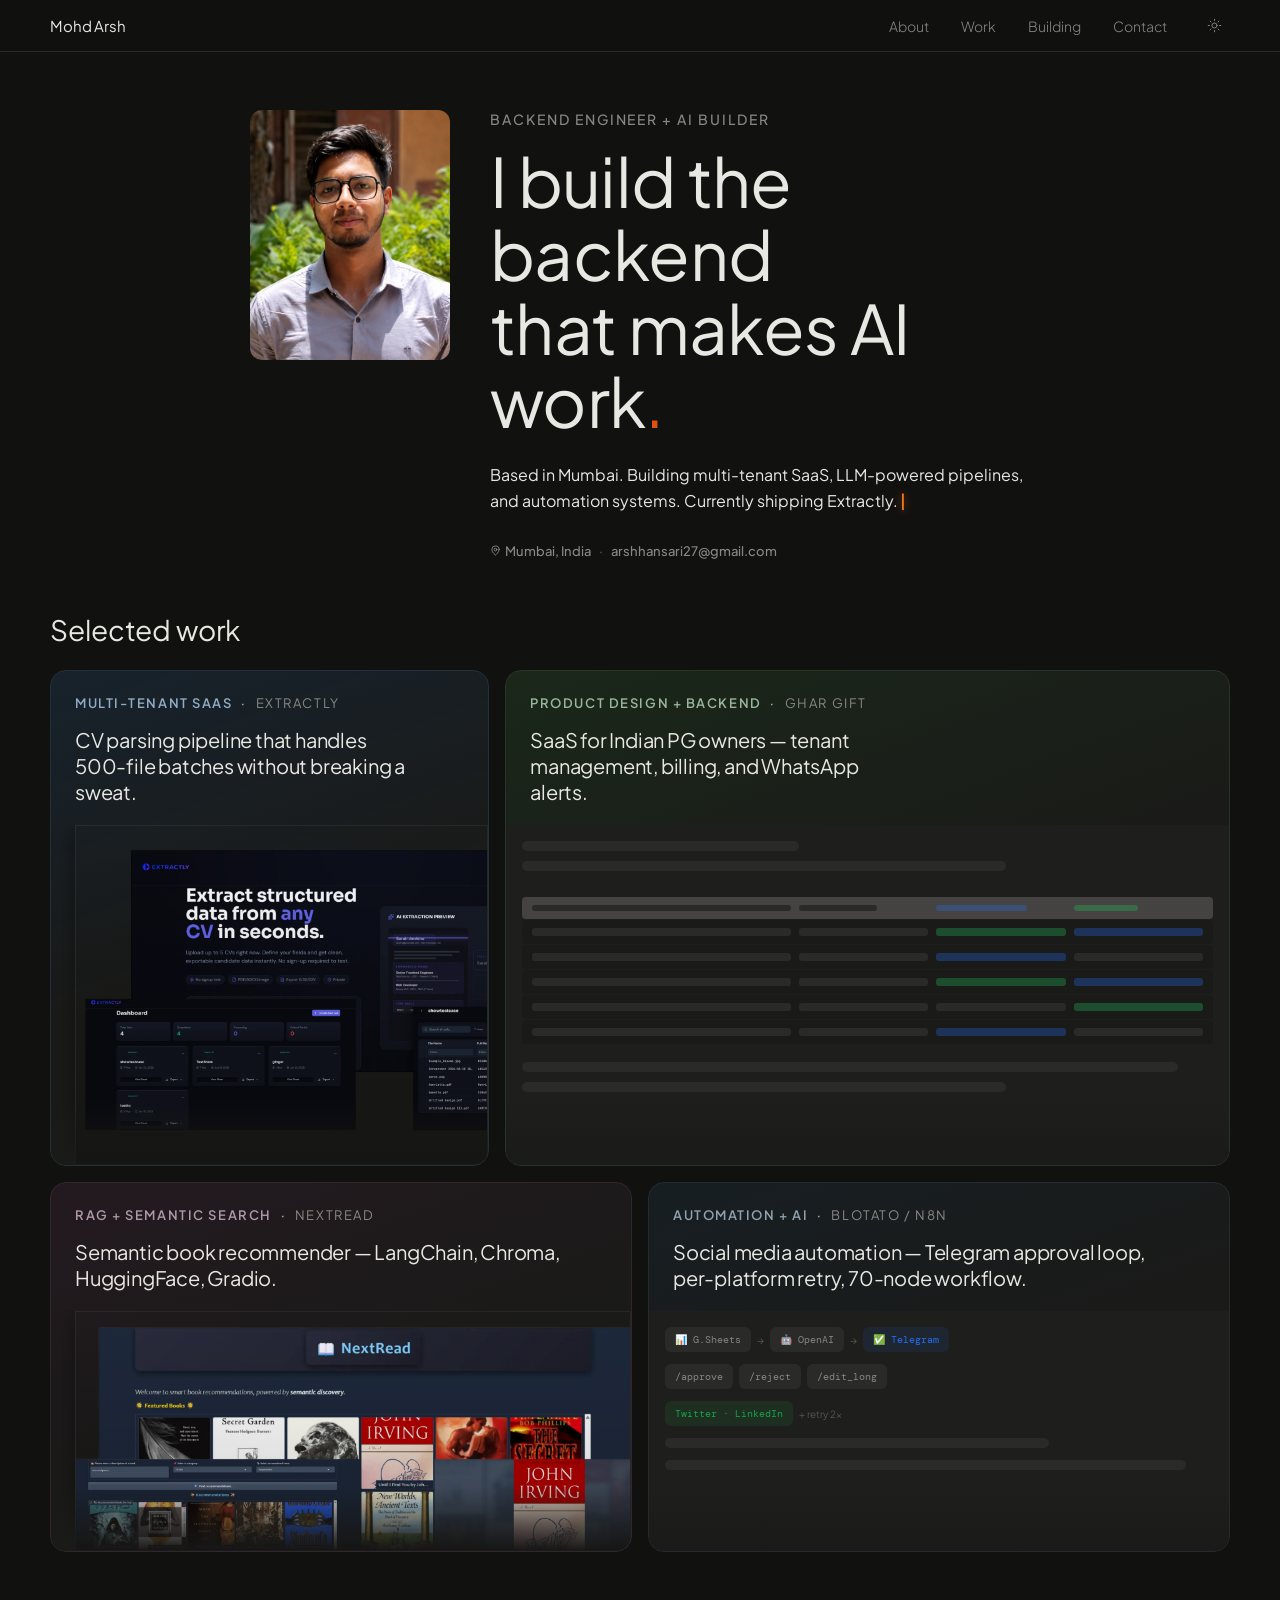
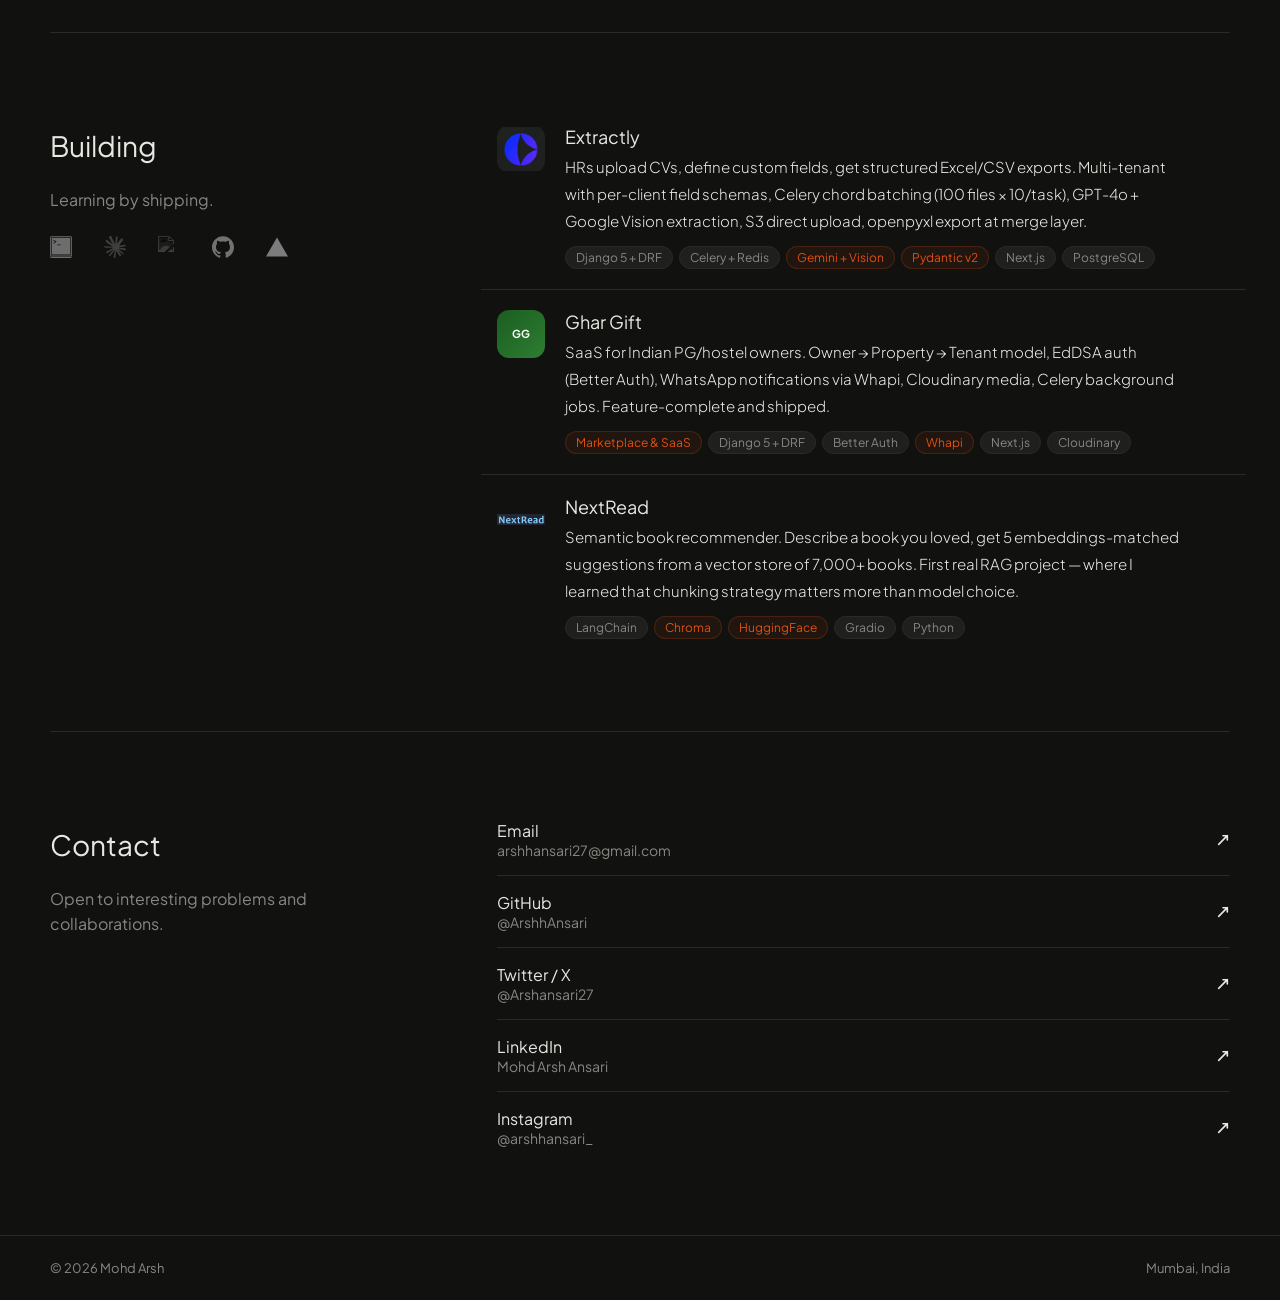
==== commit e6d1c2a6: "Refactor code structure for improved readability and maintainability" ====
--- a/index.html
+++ b/index.html
@@ -1,501 +1,558 @@
 <!DOCTYPE html>
 <html lang="en" id="root" class="dark">
+
 <head>
   <meta charset="utf-8">
   <meta name="viewport" content="width=device-width, initial-scale=1">
 
   <!-- ── title, description, og:image ── -->
   <title>Mohd Arsh</title>
-  <meta name="description" content="Backend engineer based in Mumbai. Building multi-tenant SaaS, LLM pipelines, and automation systems. Django · FastAPI · Next.js · PostgreSQL.">
+  <meta name="description"
+    content="Backend engineer based in Mumbai. Building multi-tenant SaaS, LLM pipelines, and automation systems. Django · FastAPI · Next.js · PostgreSQL.">
   <meta name="robots" content="index, follow">
   <meta property="og:title" content="Mohd Arsh">
-  <meta property="og:description" content="Backend engineer based in Mumbai. Building multi-tenant SaaS, LLM pipelines, and automation systems.">
+  <meta property="og:description"
+    content="Backend engineer based in Mumbai. Building multi-tenant SaaS, LLM pipelines, and automation systems.">
   <meta property="og:type" content="website">
   <meta property="og:url" content="https://mohdarsh.dev">
-  <meta property="og:image" content="https://mohdarsh.dev/assets/images/arsh.png">
+  <meta property="og:image" content="https://mohdarsh.dev/assets/images/arsh.webp">
   <meta name="twitter:card" content="summary_large_image">
 
   <link rel="preconnect" href="https://fonts.googleapis.com">
-  <link href="https://fonts.googleapis.com/css2?family=Plus+Jakarta+Sans:wght@300;400;500;600;700&family=DM+Mono:wght@400;500&display=swap" rel="stylesheet">
+  <link
+    href="https://fonts.googleapis.com/css2?family=Plus+Jakarta+Sans:wght@300;400;500;600;700&family=DM+Mono:wght@400;500&display=swap"
+    rel="stylesheet">
 
   <link rel="stylesheet" href="assets/css/main.css">
   <link rel="stylesheet" href="assets/css/index.css">
-  <link rel="icon" type="image/png" href="assets/images/arsh.png">
+  <link rel="icon" type="image/png" href="assets/images/arsh.webp">
 </head>
 
 <body>
 
-<!-- ════════════════════════════════════════
+  <!-- ════════════════════════════════════════
      NAV
 ════════════════════════════════════════ -->
-<nav id="site-nav">
-  <div class="page-wrapper nav-inner">
-    <a href="#" class="nav-name">Mohd Arsh</a>
-
-    <div class="nav-right">
-      <a class="nav-link" href="about.html">About</a>
-      <div class="nav-links-desktop">
-        <a href="#work" class="nav-link">Work</a>
-        <a href="#building" class="nav-link">Building</a>
-        <a href="#contact" class="nav-link">Contact</a>
+  <nav id="site-nav">
+    <div class="page-wrapper nav-inner">
+      <a href="#" class="nav-name">Mohd Arsh</a>
+
+      <div class="nav-right">
+        <a class="nav-link" href="about.html">About</a>
+        <div class="nav-links-desktop">
+          <a href="#work" class="nav-link">Work</a>
+          <a href="#building" class="nav-link">Building</a>
+          <a href="#contact" class="nav-link">Contact</a>
+        </div>
+        <button class="dark-toggle" onclick="toggleDark()" aria-label="Toggle dark mode">
+          <svg id="dark-icon" xmlns="http://www.w3.org/2000/svg" width="15" height="15" viewBox="0 0 24 24" fill="none"
+            stroke="currentColor" stroke-width="1.5" stroke-linecap="round" stroke-linejoin="round">
+            <path
+              d="M20.985 12.486a9 9 0 1 1-9.473-9.472c.405-.022.617.46.402.803a6 6 0 0 0 8.268 8.268c.344-.215.825-.004.803.401">
+            </path>
+          </svg>
+          <span class="toggle-tooltip" id="dark-label">SWITCH TO DARK MODE</span>
+        </button>
+        <button class="hamburger" onclick="toggleMobile()" aria-label="Menu">
+          <span></span><span></span><span></span>
+        </button>
       </div>
-      <button class="dark-toggle" onclick="toggleDark()" aria-label="Toggle dark mode">
-        <svg id="dark-icon" xmlns="http://www.w3.org/2000/svg" width="15" height="15" viewBox="0 0 24 24" fill="none" stroke="currentColor" stroke-width="1.5" stroke-linecap="round" stroke-linejoin="round"><path d="M20.985 12.486a9 9 0 1 1-9.473-9.472c.405-.022.617.46.402.803a6 6 0 0 0 8.268 8.268c.344-.215.825-.004.803.401"></path></svg>
-        <span class="toggle-tooltip" id="dark-label">SWITCH TO DARK MODE</span>
-      </button>
-      <button class="hamburger" onclick="toggleMobile()" aria-label="Menu">
-        <span></span><span></span><span></span>
-      </button>
     </div>
+  </nav>
+
+  <!-- mobile menu -->
+  <div class="mobile-menu" id="mobileMenu">
+    <a href="about.html" class="mobile-menu-link">About</a>
+    <a href="#work" class="mobile-menu-link" onclick="toggleMobile()">Work</a>
+    <a href="#building" class="mobile-menu-link" onclick="toggleMobile()">Building</a>
+    <a href="#contact" class="mobile-menu-link" onclick="toggleMobile()">Contact</a>
   </div>
-</nav>
-
-<!-- mobile menu -->
-<div class="mobile-menu" id="mobileMenu">
-  <a href="about.html" class="mobile-menu-link">About</a>
-  <a href="#work" class="mobile-menu-link" onclick="toggleMobile()">Work</a>
-  <a href="#building" class="mobile-menu-link" onclick="toggleMobile()">Building</a>
-  <a href="#contact" class="mobile-menu-link" onclick="toggleMobile()">Contact</a>
-</div>
-
-<main>
-<div class="page-wrapper" style="padding-top: 52px;">
-
-  <!-- ════════════════════════════════════════
+
+  <main>
+    <div class="page-wrapper" style="padding-top: 52px;">
+
+      <!-- ════════════════════════════════════════
        HERO
   ════════════════════════════════════════ -->
-  <section id="hero">
-    <div class="hero-layout">
-
-      <!-- ── photo ── -->
-      <div class="hero-photo-wrapper reveal">
-        <img
-          src="assets/images/arsh.png"
-          alt="Mohd Arsh"
-          class="hero-photo"
-        >
-      </div>
-
-      <div class="hero-text">
-        <!-- ── role eyebrow ── -->
-        <div class="hero-eyebrow reveal reveal-delay-1">Backend Engineer + AI Builder</div>
-
-        <!-- ── headline ── -->
-        <h1 class="hero-h1 reveal reveal-delay-2">
-          I build the backend<br>that makes AI work<span class="accent">.</span>
-        </h1>
-
-        <!-- ── bio blurb ── -->
-        <p class="hero-body reveal reveal-delay-3">
-          Based in Mumbai. Building multi-tenant SaaS, LLM-powered pipelines, and
-          automation systems. Currently shipping
-          <span class="typewriter-wrap">
-            <span class="typewriter-ghost">CvExtractor.</span>
-            <span class="typewriter-text" id="typewriter"></span>
-          </span>
-        </p>
-
-        <div class="hero-meta reveal reveal-delay-4">
-          <span class="hero-meta-item">
-            <svg width="11" height="11" viewBox="0 0 24 24" fill="none" stroke="currentColor" stroke-width="2" stroke-linecap="round" stroke-linejoin="round">
-              <path d="M20 10c0 6-8 12-8 12s-8-6-8-12a8 8 0 0 1 16 0Z"/><circle cx="12" cy="10" r="3"/>
-            </svg>
-            Mumbai, India
-          </span>
-          <span class="hero-meta-sep">·</span>
-          <!-- ── email ── -->
-          <a href="mailto:arshhansari27@gmail.com" class="hero-meta-item" style="color: inherit;">arshhansari27@gmail.com</a>
+      <section id="hero">
+        <div class="hero-layout">
+
+          <!-- ── photo ── -->
+          <div class="hero-photo-wrapper reveal">
+            <img src="assets/images/arsh.webp" alt="Mohd Arsh" class="hero-photo">
+          </div>
+
+          <div class="hero-text">
+            <!-- ── role eyebrow ── -->
+            <div class="hero-eyebrow reveal reveal-delay-1">Backend Engineer + AI Builder</div>
+
+            <!-- ── headline ── -->
+            <h1 class="hero-h1 reveal reveal-delay-2">
+              I build the backend<br>that makes AI work<span class="accent">.</span>
+            </h1>
+
+            <!-- ── bio blurb ── -->
+            <p class="hero-body reveal reveal-delay-3">
+              Based in Mumbai. Building multi-tenant SaaS, LLM-powered pipelines, and
+              automation systems. Currently shipping
+              <span class="typewriter-wrap">
+                <span class="typewriter-ghost">Extractly.</span>
+                <span class="typewriter-text" id="typewriter"></span>
+              </span>
+            </p>
+
+            <div class="hero-meta reveal reveal-delay-4">
+              <span class="hero-meta-item">
+                <svg width="11" height="11" viewBox="0 0 24 24" fill="none" stroke="currentColor" stroke-width="2"
+                  stroke-linecap="round" stroke-linejoin="round">
+                  <path d="M20 10c0 6-8 12-8 12s-8-6-8-12a8 8 0 0 1 16 0Z" />
+                  <circle cx="12" cy="10" r="3" />
+                </svg>
+                Mumbai, India
+              </span>
+              <span class="hero-meta-sep">·</span>
+              <!-- ── email ── -->
+              <a href="mailto:arshhansari27@gmail.com" class="hero-meta-item"
+                style="color: inherit;">arshhansari27@gmail.com</a>
+            </div>
+          </div>
         </div>
-      </div>
-    </div>
-  </section>
-
-  <!-- ════════════════════════════════════════
+      </section>
+
+      <!-- ════════════════════════════════════════
        SELECTED WORK
   ════════════════════════════════════════ -->
-  <section id="work" style="padding-top: 0; padding-bottom: 80px;">
-    <h2 class="section-h2 reveal">Selected work</h2>
-
-    <div class="bento-rows">
-
-      <!-- Row 1: wide + narrow -->
-      <div class="bento-row-wide">
-
-        <!-- Card 1: CvExtractor -->
-        <!-- ── href → case study page ── -->
-        <div class="reveal" style="height:100%;">
-          <a href="#" class="b-card" style="--eyebrow-color: #1E2238;">
-            <div class="b-card-header">
-              <div style="min-width:0;">
-                <div class="b-card-eyebrow">
-                  <span class="eyebrow-skill">MULTI-TENANT SAAS</span>
-                  <span style="color:var(--ink); margin:0 0.4em;">·</span>
-                  <span class="eyebrow-co">CVEXTRACTOR</span>
-                </div>
-                <!-- ── Card title ── -->
-                <h3 class="b-card-title">CV parsing pipeline that handles 500-file batches without breaking a sweat.</h3>
-              </div>
-              <div class="b-expand">
-                <svg width="14" height="14" viewBox="0 0 14 14" fill="none" style="color:var(--ink);">
-                  <path d="M2 7h10M8 3l4 4-4 4" stroke="currentColor" stroke-width="1.5" stroke-linecap="round" stroke-linejoin="round"/>
-                </svg>
-              </div>
+      <section id="work" style="padding-top: 0; padding-bottom: 80px;">
+        <h2 class="section-h2 reveal">Selected work</h2>
+
+        <div class="bento-rows">
+
+          <!-- Row 1: wide + narrow -->
+          <div class="bento-row-wide">
+
+            <!-- Card 1: Extractly -->
+            <!-- ── href → case study page ── -->
+            <div class="reveal" style="height:100%;">
+              <a href="extractly.html" class="b-card" style="--eyebrow-color: #0c447c;">
+                <div class="b-card-header">
+                  <div style="min-width:0;">
+                    <div class="b-card-eyebrow">
+                      <span class="eyebrow-skill">MULTI-TENANT SAAS</span>
+                      <span style="color:var(--ink); margin:0 0.4em;">·</span>
+                      <span class="eyebrow-co">EXTRACTLY</span>
+                    </div>
+                    <!-- ── Card title ── -->
+                    <h3 class="b-card-title">CV parsing pipeline that handles 500-file batches without breaking a sweat.
+                    </h3>
+                  </div>
+                  <div class="b-expand">
+                    <svg width="14" height="14" viewBox="0 0 14 14" fill="none" style="color:var(--ink);">
+                      <path d="M2 7h10M8 3l4 4-4 4" stroke="currentColor" stroke-width="1.5" stroke-linecap="round"
+                        stroke-linejoin="round" />
+                    </svg>
+                  </div>
+                </div>
+                <!-- Mock: dashboard preview -->
+                <div class="b-mock-wrap" style="height: 220px;">
+                  <div class="b-mock-fade"></div>
+                  <div class="b-mock b-mock-window">
+                    <img src="./assets/images/extractly-Photoroom.webp" alt="Extractly automated CV parsing dashboard"
+                      class="b-card-img-extractly" loading="lazy" decoding="async">
+                  </div>
+                </div>
+              </a>
             </div>
-            <!-- Mock: code snippet -->
-            <div class="b-mock-wrap">
-              <div class="b-mock-fade"></div>
-              <div class="b-mock">
-                <div class="b-mock-code">
-<span class="code-cm"># Celery chord — batch 100 files × 10/task</span><br>
-<span class="code-fn">@shared_task</span><br>
-<span class="code-kw">def</span> <span class="code-fn">extract_batch</span>(file_ids, job_id):<br>
-&nbsp;&nbsp;tasks = chord(<br>
-&nbsp;&nbsp;&nbsp;&nbsp;[<span class="code-fn">extract_single</span>.s(fid) <span class="code-kw">for</span> fid <span class="code-kw">in</span> file_ids],<br>
-&nbsp;&nbsp;&nbsp;&nbsp;<span class="code-fn">on_batch_done</span>.s(job_id)<br>
-&nbsp;&nbsp;)<br>
-&nbsp;&nbsp;<span class="code-kw">return</span> tasks.delay()<br><br>
-<span class="code-cm"># GPT-4o field extraction w/ Pydantic v2</span><br>
-<span class="code-kw">class</span> <span class="code-cls">CVFields</span>(BaseModel):<br>
-&nbsp;&nbsp;name: <span class="code-str">str</span><br>
-&nbsp;&nbsp;email: <span class="code-str">str | None</span><br>
-&nbsp;&nbsp;skills: <span class="code-str">list[str]</span><br>
-&nbsp;&nbsp;experience_years: <span class="code-num">int | None</span>
-                </div>
-              </div>
+
+            <!-- Card 2: Ghar Gift -->
+            <div class="reveal reveal-delay-1" style="height:100%;">
+              <a href="#" class="b-card" style="--eyebrow-color: #1b5e20;">
+                <div class="b-card-header">
+                  <div style="min-width:0;">
+                    <div class="b-card-eyebrow">
+                      <span class="eyebrow-skill">PRODUCT DESIGN + BACKEND</span>
+                      <span style="color:var(--ink); margin:0 0.4em;">·</span>
+                      <span class="eyebrow-co">GHAR GIFT</span>
+                    </div>
+                    <h3 class="b-card-title" style="max-width:360px;">SaaS for Indian PG owners — tenant management,
+                      billing, and WhatsApp alerts.</h3>
+                  </div>
+                  <div class="b-expand">
+                    <svg width="14" height="14" viewBox="0 0 14 14" fill="none" style="color:var(--ink);">
+                      <path d="M2 7h10M8 3l4 4-4 4" stroke="currentColor" stroke-width="1.5" stroke-linecap="round"
+                        stroke-linejoin="round" />
+                    </svg>
+                  </div>
+                </div>
+                <div class="b-mock-wrap">
+                  <div class="b-mock-fade"></div>
+                  <div class="b-mock b-mock-tall">
+                    <!-- Mock: dashboard table UI -->
+                    <div class="b-mock-ui">
+                      <div class="mock-bar short"></div>
+                      <div class="mock-bar med" style="margin-bottom:8px;"></div>
+                      <div class="mock-table">
+                        <div class="mock-row" style="background:#e8e5df30;">
+                          <div class="mock-cell" style="height:6px;"></div>
+                          <div class="mock-cell" style="height:6px;width:60%;"></div>
+                          <div class="mock-cell blue" style="height:6px;width:70%;"></div>
+                          <div class="mock-cell green" style="height:6px;width:50%;"></div>
+                        </div>
+                        <div class="mock-row">
+                          <div class="mock-cell"></div>
+                          <div class="mock-cell med"></div>
+                          <div class="mock-cell green"></div>
+                          <div class="mock-cell blue"></div>
+                        </div>
+                        <div class="mock-row">
+                          <div class="mock-cell"></div>
+                          <div class="mock-cell short"></div>
+                          <div class="mock-cell blue"></div>
+                          <div class="mock-cell"></div>
+                        </div>
+                        <div class="mock-row">
+                          <div class="mock-cell"></div>
+                          <div class="mock-cell full"></div>
+                          <div class="mock-cell green"></div>
+                          <div class="mock-cell blue"></div>
+                        </div>
+                        <div class="mock-row">
+                          <div class="mock-cell"></div>
+                          <div class="mock-cell med"></div>
+                          <div class="mock-cell"></div>
+                          <div class="mock-cell green"></div>
+                        </div>
+                        <div class="mock-row">
+                          <div class="mock-cell"></div>
+                          <div class="mock-cell short"></div>
+                          <div class="mock-cell blue"></div>
+                          <div class="mock-cell"></div>
+                        </div>
+                      </div>
+                      <div class="mock-bar full" style="margin-top:8px;"></div>
+                      <div class="mock-bar med"></div>
+                    </div>
+                  </div>
+                </div>
+              </a>
             </div>
-          </a>
-        </div>
-
-        <!-- Card 2: Ghar Gift -->
-        <div class="reveal reveal-delay-1" style="height:100%;">
-          <a href="#" class="b-card" style="--eyebrow-color: #1b5e20;">
-            <div class="b-card-header">
-              <div style="min-width:0;">
-                <div class="b-card-eyebrow">
-                  <span class="eyebrow-skill">PRODUCT DESIGN + BACKEND</span>
-                  <span style="color:var(--ink); margin:0 0.4em;">·</span>
-                  <span class="eyebrow-co">GHAR GIFT</span>
-                </div>
-                <h3 class="b-card-title" style="max-width:360px;">SaaS for Indian PG owners — tenant management, billing, and WhatsApp alerts.</h3>
-              </div>
-              <div class="b-expand">
-                <svg width="14" height="14" viewBox="0 0 14 14" fill="none" style="color:var(--ink);">
-                  <path d="M2 7h10M8 3l4 4-4 4" stroke="currentColor" stroke-width="1.5" stroke-linecap="round" stroke-linejoin="round"/>
-                </svg>
-              </div>
+
+          </div><!-- /row-wide -->
+
+          <!-- Row 2: two equal cards -->
+          <div class="bento-row-even">
+
+            <!-- Card 3: NextRead -->
+            <div class="reveal" style="height:100%;">
+              <a href="#" class="b-card" style="--eyebrow-color: #4a1942;">
+                <div class="b-card-header">
+                  <div style="min-width:0;">
+                    <div class="b-card-eyebrow">
+                      <span class="eyebrow-skill">RAG + SEMANTIC SEARCH</span>
+                      <span style="color:var(--ink); margin:0 0.4em;">·</span>
+                      <span class="eyebrow-co">NEXTREAD</span>
+                    </div>
+                    <h3 class="b-card-title">Semantic book recommender — LangChain, Chroma, HuggingFace, Gradio.</h3>
+                  </div>
+                  <div class="b-expand">
+                    <svg width="14" height="14" viewBox="0 0 14 14" fill="none" style="color:var(--ink);">
+                      <path d="M2 7h10M8 3l4 4-4 4" stroke="currentColor" stroke-width="1.5" stroke-linecap="round"
+                        stroke-linejoin="round" />
+                    </svg>
+                  </div>
+                </div>
+                <div class="b-mock-wrap">
+                  <div class="b-mock-fade"></div>
+                  <div class="b-mock b-mock-window">
+                    <img src="./assets/images/nextread-ui.webp" alt="NextRead semantic book recommender"
+                      class="b-card-img" loading="lazy" decoding="async">
+                  </div>
+                </div>
+              </a>
             </div>
-            <div class="b-mock-wrap">
-              <div class="b-mock-fade"></div>
-              <div class="b-mock b-mock-tall">
-                <!-- Mock: dashboard table UI -->
-                <div class="b-mock-ui">
-                  <div class="mock-bar short"></div>
-                  <div class="mock-bar med" style="margin-bottom:8px;"></div>
-                  <div class="mock-table">
-                    <div class="mock-row" style="background:#e8e5df30;">
-                      <div class="mock-cell" style="height:6px;"></div>
-                      <div class="mock-cell" style="height:6px;width:60%;"></div>
-                      <div class="mock-cell blue" style="height:6px;width:70%;"></div>
-                      <div class="mock-cell green" style="height:6px;width:50%;"></div>
+
+            <!-- Card 4: n8n Automation -->
+            <div class="reveal reveal-delay-1" style="height:100%;">
+              <a href="#" class="b-card" style="--eyebrow-color: #0a2f4d;">
+                <div class="b-card-header">
+                  <div style="min-width:0;">
+                    <div class="b-card-eyebrow">
+                      <span class="eyebrow-skill">AUTOMATION + AI</span>
+                      <span style="color:var(--ink); margin:0 0.4em;">·</span>
+                      <span class="eyebrow-co">BLOTATO / N8N</span>
                     </div>
-                    <div class="mock-row"><div class="mock-cell"></div><div class="mock-cell med"></div><div class="mock-cell green"></div><div class="mock-cell blue"></div></div>
-                    <div class="mock-row"><div class="mock-cell"></div><div class="mock-cell short"></div><div class="mock-cell blue"></div><div class="mock-cell"></div></div>
-                    <div class="mock-row"><div class="mock-cell"></div><div class="mock-cell full"></div><div class="mock-cell green"></div><div class="mock-cell blue"></div></div>
-                    <div class="mock-row"><div class="mock-cell"></div><div class="mock-cell med"></div><div class="mock-cell"></div><div class="mock-cell green"></div></div>
-                    <div class="mock-row"><div class="mock-cell"></div><div class="mock-cell short"></div><div class="mock-cell blue"></div><div class="mock-cell"></div></div>
-                  </div>
-                  <div class="mock-bar full" style="margin-top:8px;"></div>
-                  <div class="mock-bar med"></div>
-                </div>
-              </div>
+                    <h3 class="b-card-title">Social media automation — Telegram approval loop, per-platform retry,
+                      70-node workflow.</h3>
+                  </div>
+                  <div class="b-expand">
+                    <svg width="14" height="14" viewBox="0 0 14 14" fill="none" style="color:var(--ink);">
+                      <path d="M2 7h10M8 3l4 4-4 4" stroke="currentColor" stroke-width="1.5" stroke-linecap="round"
+                        stroke-linejoin="round" />
+                    </svg>
+                  </div>
+                </div>
+                <div class="b-mock-wrap">
+                  <div class="b-mock-fade"></div>
+                  <div class="b-mock">
+                    <div class="b-mock-ui" style="gap:12px;">
+                      <!-- Mini flow diagram -->
+                      <div style="display:flex; align-items:center; gap:6px; flex-wrap:wrap;">
+                        <div
+                          style="background:var(--rule); border-radius:6px; padding:6px 10px; font-size:10px; color:var(--mid); font-family:var(--mono);">
+                          📊 G.Sheets</div>
+                        <div style="color:var(--faint); font-size:10px;">→</div>
+                        <div
+                          style="background:var(--rule); border-radius:6px; padding:6px 10px; font-size:10px; color:var(--mid); font-family:var(--mono);">
+                          🤖 OpenAI</div>
+                        <div style="color:var(--faint); font-size:10px;">→</div>
+                        <div
+                          style="background:rgba(37,110,241,0.1); border-radius:6px; padding:6px 10px; font-size:10px; color:#256ef1; font-family:var(--mono);">
+                          ✅ Telegram</div>
+                      </div>
+                      <div style="display:flex; align-items:center; gap:6px; flex-wrap:wrap;">
+                        <div
+                          style="background:var(--rule); border-radius:6px; padding:6px 10px; font-size:10px; color:var(--mid); font-family:var(--mono);">
+                          /approve</div>
+                        <div
+                          style="background:var(--rule); border-radius:6px; padding:6px 10px; font-size:10px; color:var(--mid); font-family:var(--mono);">
+                          /reject</div>
+                        <div
+                          style="background:var(--rule); border-radius:6px; padding:6px 10px; font-size:10px; color:var(--mid); font-family:var(--mono);">
+                          /edit_long</div>
+                      </div>
+                      <div style="display:flex; align-items:center; gap:6px; flex-wrap:wrap;">
+                        <div
+                          style="background:rgba(34,197,94,0.1); border-radius:6px; padding:6px 10px; font-size:10px; color:#16a34a; font-family:var(--mono);">
+                          Twitter · LinkedIn</div>
+                        <div style="color:var(--faint); font-size:10px;">+ retry 2×</div>
+                      </div>
+                      <div class="mock-bar med"></div>
+                      <div class="mock-bar full"></div>
+                    </div>
+                  </div>
+                </div>
+              </a>
             </div>
-          </a>
-        </div>
-
-      </div><!-- /row-wide -->
-
-      <!-- Row 2: two equal cards -->
-      <div class="bento-row-even">
-
-        <!-- Card 3: NextRead -->
-        <div class="reveal" style="height:100%;">
-          <a href="#" class="b-card" style="--eyebrow-color: #4a1942;">
-            <div class="b-card-header">
-              <div style="min-width:0;">
-                <div class="b-card-eyebrow">
-                  <span class="eyebrow-skill">RAG + SEMANTIC SEARCH</span>
-                  <span style="color:var(--ink); margin:0 0.4em;">·</span>
-                  <span class="eyebrow-co">NEXTREAD</span>
-                </div>
-                <h3 class="b-card-title">Semantic book recommender — LangChain, Chroma, HuggingFace, Gradio.</h3>
-              </div>
-              <div class="b-expand">
-                <svg width="14" height="14" viewBox="0 0 14 14" fill="none" style="color:var(--ink);">
-                  <path d="M2 7h10M8 3l4 4-4 4" stroke="currentColor" stroke-width="1.5" stroke-linecap="round" stroke-linejoin="round"/>
-                </svg>
-              </div>
-            </div>
-            <div class="b-mock-wrap">
-              <div class="b-mock-fade"></div>
-              <div class="b-mock">
-                <div class="b-mock-code">
-<span class="code-cm"># Embedding + vector retrieval</span><br>
-<span class="code-kw">from</span> langchain.vectorstores <span class="code-kw">import</span> Chroma<br>
-<span class="code-kw">from</span> langchain.embeddings <span class="code-kw">import</span> HuggingFaceEmbeddings<br><br>
-embeddings = <span class="code-cls">HuggingFaceEmbeddings</span>(<br>
-&nbsp;&nbsp;model_name=<span class="code-str">"all-MiniLM-L6-v2"</span><br>
-)<br>
-db = <span class="code-cls">Chroma</span>.from_documents(docs, embeddings)<br>
-results = db.similarity_search(<br>
-&nbsp;&nbsp;<span class="code-str">"dystopian fiction with strong female lead"</span>,<br>
-&nbsp;&nbsp;k=<span class="code-num">5</span><br>
-)
-                </div>
-              </div>
-            </div>
-          </a>
-        </div>
-
-        <!-- Card 4: n8n Automation -->
-        <div class="reveal reveal-delay-1" style="height:100%;">
-          <a href="#" class="b-card" style="--eyebrow-color: #0a2f4d;">
-            <div class="b-card-header">
-              <div style="min-width:0;">
-                <div class="b-card-eyebrow">
-                  <span class="eyebrow-skill">AUTOMATION + AI</span>
-                  <span style="color:var(--ink); margin:0 0.4em;">·</span>
-                  <span class="eyebrow-co">BLOTATO / N8N</span>
-                </div>
-                <h3 class="b-card-title">Social media automation — Telegram approval loop, per-platform retry, 70-node workflow.</h3>
-              </div>
-              <div class="b-expand">
-                <svg width="14" height="14" viewBox="0 0 14 14" fill="none" style="color:var(--ink);">
-                  <path d="M2 7h10M8 3l4 4-4 4" stroke="currentColor" stroke-width="1.5" stroke-linecap="round" stroke-linejoin="round"/>
-                </svg>
-              </div>
-            </div>
-            <div class="b-mock-wrap">
-              <div class="b-mock-fade"></div>
-              <div class="b-mock">
-                <div class="b-mock-ui" style="gap:12px;">
-                  <!-- Mini flow diagram -->
-                  <div style="display:flex; align-items:center; gap:6px; flex-wrap:wrap;">
-                    <div style="background:var(--rule); border-radius:6px; padding:6px 10px; font-size:10px; color:var(--mid); font-family:var(--mono);">📊 G.Sheets</div>
-                    <div style="color:var(--faint); font-size:10px;">→</div>
-                    <div style="background:var(--rule); border-radius:6px; padding:6px 10px; font-size:10px; color:var(--mid); font-family:var(--mono);">🤖 OpenAI</div>
-                    <div style="color:var(--faint); font-size:10px;">→</div>
-                    <div style="background:rgba(37,110,241,0.1); border-radius:6px; padding:6px 10px; font-size:10px; color:#256ef1; font-family:var(--mono);">✅ Telegram</div>
-                  </div>
-                  <div style="display:flex; align-items:center; gap:6px; flex-wrap:wrap;">
-                    <div style="background:var(--rule); border-radius:6px; padding:6px 10px; font-size:10px; color:var(--mid); font-family:var(--mono);">/approve</div>
-                    <div style="background:var(--rule); border-radius:6px; padding:6px 10px; font-size:10px; color:var(--mid); font-family:var(--mono);">/reject</div>
-                    <div style="background:var(--rule); border-radius:6px; padding:6px 10px; font-size:10px; color:var(--mid); font-family:var(--mono);">/edit_long</div>
-                  </div>
-                  <div style="display:flex; align-items:center; gap:6px; flex-wrap:wrap;">
-                    <div style="background:rgba(34,197,94,0.1); border-radius:6px; padding:6px 10px; font-size:10px; color:#16a34a; font-family:var(--mono);">Twitter · LinkedIn</div>
-                    <div style="color:var(--faint); font-size:10px;">+ retry 2×</div>
-                  </div>
-                  <div class="mock-bar med"></div>
-                  <div class="mock-bar full"></div>
-                </div>
-              </div>
-            </div>
-          </a>
-        </div>
-
-      </div><!-- /row-even -->
-
-    </div><!-- /bento-rows -->
-  </section>
-
-  <!-- ════════════════════════════════════════
+
+          </div><!-- /row-even -->
+
+        </div><!-- /bento-rows -->
+      </section>
+
+      <!-- ════════════════════════════════════════
        BUILDING
   ════════════════════════════════════════ -->
-  <section id="building" class="section-divider">
-    <div class="built-grid-layout reveal">
-      <div style="padding-top: 24px;">
-        <h2 class="section-h2">Building</h2>
-        <p class="section-sub">Learning by shipping.</p>
-
-        <!-- Tool icons -->
-        <div class="tool-icons-row">
-          
-          <div class="tool-wrapper">
-            <img src="./assets/images/gnometerminal-color.svg" alt="Terminal" class="tool-icon" />
-            <span class="tool-tooltip">TERMINAL</span>
-          </div>
-
-          <div class="tool-wrapper">
-            <img src="./assets/images/claude-color.svg" alt="Claude Code" class="tool-icon" />
-            <span class="tool-tooltip">CLAUDE CODE</span>
-          </div>
-
-          <div class="tool-wrapper">
-            <img src="https://cdn.jsdelivr.net/gh/devicons/devicon@latest/icons/vscode/vscode-original.svg" alt="VS Code" class="tool-icon" />
-            <span class="tool-tooltip">VS CODE</span>
-          </div>
-
-          <div class="tool-wrapper" data-mono="true">
-            <img src="./assets/images/github-color.svg" alt="GitHub" class="tool-icon" />
-            <span class="tool-tooltip">GITHUB</span>
-          </div>
-
-          <div class="tool-wrapper" data-mono="true">
-            <img src="./assets/images/vercel-color.svg" alt="Vercel" class="tool-icon" />
-            <span class="tool-tooltip">VERCEL</span>
-          </div>
-
-        </div>
-      </div>
-
-      <div>
-        <!-- ── CHANGE: Your projects list ── -->
-
-        <!-- Project 1 -->
-        <a href="#" class="built-item">
-          <div class="built-icon" style="background: linear-gradient(135deg, #1a237e, #283593);">
-            <span class="built-icon-text">CV<br>EXT</span>
-          </div>
-          <div class="built-content">
-            <div class="built-arrow-wrap">
-              <svg width="13" height="13" viewBox="0 0 13 13" fill="none" style="color:var(--ink);">
-                <path d="M2.5 10.5 L10.5 2.5 M6.5 2.5 L10.5 2.5 L10.5 6.5" stroke="currentColor" stroke-width="1.5" stroke-linecap="round" stroke-linejoin="round"/>
-              </svg>
-            </div>
-            <span class="built-name">CvExtractor</span>
-            <span class="built-desc">HRs upload CVs, define custom fields, get structured Excel/CSV exports. Multi-tenant with per-client field schemas, Celery chord batching (100 files × 10/task), GPT-4o + Google Vision extraction, S3 direct upload, openpyxl export at merge layer.</span>
-            <div class="built-tags">
-              <span class="tag">Django 5 + DRF</span>
-              <span class="tag">Celery + Redis</span>
-              <span class="tag tag-accent">Gemini + Vision</span>
-              <span class="tag tag-accent">Pydantic v2</span>
-              <span class="tag">Next.js</span>
-              <span class="tag">PostgreSQL</span>
+      <section id="building" class="section-divider">
+        <div class="built-grid-layout reveal">
+          <div style="padding-top: 24px;">
+            <h2 class="section-h2">Building</h2>
+            <p class="section-sub">Learning by shipping.</p>
+
+            <!-- Tool icons -->
+            <div class="tool-icons-row">
+
+              <div class="tool-wrapper">
+                <img src="./assets/images/gnometerminal-color.svg" alt="Terminal" class="tool-icon" />
+                <span class="tool-tooltip">TERMINAL</span>
+              </div>
+
+              <div class="tool-wrapper">
+                <img src="./assets/images/claude-color.svg" alt="Claude Code" class="tool-icon" />
+                <span class="tool-tooltip">CLAUDE CODE</span>
+              </div>
+
+              <div class="tool-wrapper">
+                <img src="https://cdn.jsdelivr.net/gh/devicons/devicon@latest/icons/vscode/vscode-original.svg"
+                  alt="VS Code" class="tool-icon" />
+                <span class="tool-tooltip">VS CODE</span>
+              </div>
+
+              <div class="tool-wrapper" data-mono="true">
+                <img src="./assets/images/github-color.svg" alt="GitHub" class="tool-icon" />
+                <span class="tool-tooltip">GITHUB</span>
+              </div>
+
+              <div class="tool-wrapper" data-mono="true">
+                <img src="./assets/images/vercel-color.svg" alt="Vercel" class="tool-icon" />
+                <span class="tool-tooltip">VERCEL</span>
+              </div>
+
             </div>
           </div>
-        </a>
-
-        <!-- Project 2 -->
-        <a href="#" class="built-item">
-          <div class="built-icon" style="background: linear-gradient(135deg, #1b5e20, #2e7d32);">
-            <span class="built-icon-text">GG</span>
+
+          <div>
+            <!-- ── CHANGE: Your projects list ── -->
+
+            <!-- Project 1 -->
+            <a href="https://extractlyy.vercel.app" class="built-item">
+              <div class="built-icon" style="overflow: hidden; background: transparent;">
+                <img src="./assets/images/extractly.icon.webp" alt="Extractly logo"
+                  style="width: 100%; height: 100%; object-fit: contain; display: block; border-radius: 12px;">
+              </div>
+              <div class="built-content">
+                <div class="built-arrow-wrap">
+                  <svg width="13" height="13" viewBox="0 0 13 13" fill="none" style="color:var(--ink);">
+                    <path d="M2.5 10.5 L10.5 2.5 M6.5 2.5 L10.5 2.5 L10.5 6.5" stroke="currentColor" stroke-width="1.5"
+                      stroke-linecap="round" stroke-linejoin="round" />
+                  </svg>
+                </div>
+                <span class="built-name">Extractly</span>
+                <span class="built-desc">HRs upload CVs, define custom fields, get structured Excel/CSV exports.
+                  Multi-tenant with per-client field schemas, Celery chord batching (100 files × 10/task), GPT-4o +
+                  Google Vision extraction, S3 direct upload, openpyxl export at merge layer.</span>
+                <div class="built-tags">
+                  <span class="tag">Django 5 + DRF</span>
+                  <span class="tag">Celery + Redis</span>
+                  <span class="tag tag-accent">Gemini + Vision</span>
+                  <span class="tag tag-accent">Pydantic v2</span>
+                  <span class="tag">Next.js</span>
+                  <span class="tag">PostgreSQL</span>
+                </div>
+              </div>
+            </a>
+
+            <!-- Project 2 -->
+            <a href="#" class="built-item">
+              <div class="built-icon" style="background: linear-gradient(135deg, #1b5e20, #2e7d32);">
+                <span class="built-icon-text">GG</span>
+              </div>
+              <div class="built-content">
+                <div class="built-arrow-wrap">
+                  <svg width="13" height="13" viewBox="0 0 13 13" fill="none" style="color:var(--ink);">
+                    <path d="M2.5 10.5 L10.5 2.5 M6.5 2.5 L10.5 2.5 L10.5 6.5" stroke="currentColor" stroke-width="1.5"
+                      stroke-linecap="round" stroke-linejoin="round" />
+                  </svg>
+                </div>
+                <span class="built-name">Ghar Gift</span>
+                <span class="built-desc">SaaS for Indian PG/hostel owners. Owner → Property → Tenant model, EdDSA auth
+                  (Better Auth), WhatsApp notifications via Whapi, Cloudinary media, Celery background jobs.
+                  Feature-complete and shipped.</span>
+                <div class="built-tags">
+                  <span class="tag tag-accent">Marketplace & SaaS</span>
+                  <span class="tag">Django 5 + DRF</span>
+                  <span class="tag">Better Auth</span>
+                  <span class="tag tag-accent">Whapi</span>
+                  <span class="tag">Next.js</span>
+                  <span class="tag">Cloudinary</span>
+                </div>
+              </div>
+            </a>
+
+            <!-- Project 3 -->
+            <a href="https://huggingface.co/spaces/ArshAnsari/NextRead" target="_blank" class="built-item">
+              <div class="built-icon" style="overflow: hidden; background: transparent;">
+                <img src="./assets/images/nextread.icon.webp" alt="NextRead logo" style="width: 100%; height: 100%; object-fit: contain; display: block; border-radius: 12px;">
+              </div>
+              <div class="built-content">
+                <div class="built-arrow-wrap">
+                  <svg width="13" height="13" viewBox="0 0 13 13" fill="none" style="color:var(--ink);">
+                    <path d="M2.5 10.5 L10.5 2.5 M6.5 2.5 L10.5 2.5 L10.5 6.5" stroke="currentColor" stroke-width="1.5"
+                      stroke-linecap="round" stroke-linejoin="round" />
+                  </svg>
+                </div>
+                <span class="built-name">NextRead</span>
+                <span class="built-desc">Semantic book recommender. Describe a book you loved, get 5 embeddings-matched
+                  suggestions from a vector store of 7,000+ books. First real RAG project — where I learned that
+                  chunking strategy matters more than model choice.</span>
+                <div class="built-tags">
+                  <span class="tag">LangChain</span>
+                  <span class="tag tag-accent">Chroma</span>
+                  <span class="tag tag-accent">HuggingFace</span>
+                  <span class="tag">Gradio</span>
+                  <span class="tag">Python</span>
+                </div>
+              </div>
+            </a>
+
           </div>
-          <div class="built-content">
-            <div class="built-arrow-wrap">
-              <svg width="13" height="13" viewBox="0 0 13 13" fill="none" style="color:var(--ink);">
-                <path d="M2.5 10.5 L10.5 2.5 M6.5 2.5 L10.5 2.5 L10.5 6.5" stroke="currentColor" stroke-width="1.5" stroke-linecap="round" stroke-linejoin="round"/>
-              </svg>
-            </div>
-            <span class="built-name">Ghar Gift</span>
-            <span class="built-desc">SaaS for Indian PG/hostel owners. Owner → Property → Tenant model, EdDSA auth (Better Auth), WhatsApp notifications via Whapi, Cloudinary media, Celery background jobs. Feature-complete and shipped.</span>
-            <div class="built-tags">
-              <span class="tag tag-accent">Marketplace & SaaS</span>
-              <span class="tag">Django 5 + DRF</span>
-              <span class="tag">Better Auth</span>
-              <span class="tag tag-accent">Whapi</span>
-              <span class="tag">Next.js</span>
-              <span class="tag">Cloudinary</span>
-            </div>
-          </div>
-        </a>
-
-        <!-- Project 3 -->
-        <a href="https://huggingface.co/spaces/ArshAnsari/NextRead" target="_blank" class="built-item">
-          <div class="built-icon" style="background: #1a1a18;">
-            <span class="built-icon-text" style="color: var(--accent); font-size:13px;">NR</span>
-          </div>
-          <div class="built-content">
-            <div class="built-arrow-wrap">
-              <svg width="13" height="13" viewBox="0 0 13 13" fill="none" style="color:var(--ink);">
-                <path d="M2.5 10.5 L10.5 2.5 M6.5 2.5 L10.5 2.5 L10.5 6.5" stroke="currentColor" stroke-width="1.5" stroke-linecap="round" stroke-linejoin="round"/>
-              </svg>
-            </div>
-            <span class="built-name">NextRead</span>
-            <span class="built-desc">Semantic book recommender. Describe a book you loved, get 5 embeddings-matched suggestions from a vector store of 7,000+ books. First real RAG project — where I learned that chunking strategy matters more than model choice.</span>
-            <div class="built-tags">
-              <span class="tag">LangChain</span>
-              <span class="tag tag-accent">Chroma</span>
-              <span class="tag tag-accent">HuggingFace</span>
-              <span class="tag">Gradio</span>
-              <span class="tag">Python</span>
-            </div>
-          </div>
-        </a>
-
-      </div>
-    </div>
-  </section>
-
-  <!-- ════════════════════════════════════════
+        </div>
+      </section>
+
+      <!-- ════════════════════════════════════════
        CONTACT
   ════════════════════════════════════════ -->
-  <section id="contact" class="section-divider">
-    <div class="contact-layout reveal">
-      <div style="padding-top: 24px;">
-        <h2 class="section-h2">Contact</h2>
-        <p class="section-sub">Open to interesting problems and collaborations.</p>
-      </div>
-      <div class="contact-links">
-
-        <a href="mailto:arshhansari27@gmail.com" class="contact-link">
-          <div>
-            <div>Email</div>
-            <div class="contact-link-sub">arshhansari27@gmail.com</div>
+      <section id="contact" class="section-divider">
+        <div class="contact-layout reveal">
+          <div style="padding-top: 24px;">
+            <h2 class="section-h2">Contact</h2>
+            <p class="section-sub">Open to interesting problems and collaborations.</p>
           </div>
-          <svg width="14" height="14" viewBox="0 0 13 13" fill="none"><path d="M2.5 10.5 L10.5 2.5 M6.5 2.5 L10.5 2.5 L10.5 6.5" stroke="currentColor" stroke-width="1.5" stroke-linecap="round" stroke-linejoin="round"/></svg>
-        </a>
-        
-        <a href="https://github.com/ArshhAnsari" target="_blank" class="contact-link">
-          <div>
-            <div>GitHub</div>
-            <div class="contact-link-sub">@ArshhAnsari</div>
+          <div class="contact-links">
+
+            <a href="mailto:arshhansari27@gmail.com" class="contact-link">
+              <div>
+                <div>Email</div>
+                <div class="contact-link-sub">arshhansari27@gmail.com</div>
+              </div>
+              <svg width="14" height="14" viewBox="0 0 13 13" fill="none">
+                <path d="M2.5 10.5 L10.5 2.5 M6.5 2.5 L10.5 2.5 L10.5 6.5" stroke="currentColor" stroke-width="1.5"
+                  stroke-linecap="round" stroke-linejoin="round" />
+              </svg>
+            </a>
+
+            <a href="https://github.com/ArshhAnsari" target="_blank" class="contact-link">
+              <div>
+                <div>GitHub</div>
+                <div class="contact-link-sub">@ArshhAnsari</div>
+              </div>
+              <svg width="14" height="14" viewBox="0 0 13 13" fill="none">
+                <path d="M2.5 10.5 L10.5 2.5 M6.5 2.5 L10.5 2.5 L10.5 6.5" stroke="currentColor" stroke-width="1.5"
+                  stroke-linecap="round" stroke-linejoin="round" />
+              </svg>
+            </a>
+
+            <a href="https://x.com/Arshansari27" target="_blank" class="contact-link">
+              <div>
+                <div>Twitter / X</div>
+                <div class="contact-link-sub">@Arshansari27</div>
+              </div>
+              <svg width="14" height="14" viewBox="0 0 13 13" fill="none">
+                <path d="M2.5 10.5 L10.5 2.5 M6.5 2.5 L10.5 2.5 L10.5 6.5" stroke="currentColor" stroke-width="1.5"
+                  stroke-linecap="round" stroke-linejoin="round" />
+              </svg>
+            </a>
+
+            <a href="https://www.linkedin.com/in/arshansari" target="_blank" class="contact-link">
+              <div>
+                <div>LinkedIn</div>
+                <div class="contact-link-sub">Mohd Arsh Ansari</div>
+              </div>
+              <svg width="14" height="14" viewBox="0 0 13 13" fill="none">
+                <path d="M2.5 10.5 L10.5 2.5 M6.5 2.5 L10.5 2.5 L10.5 6.5" stroke="currentColor" stroke-width="1.5"
+                  stroke-linecap="round" stroke-linejoin="round" />
+              </svg>
+            </a>
+            <a href="https://www.instagram.com/arshhansari_/" target="_blank" class="contact-link">
+              <div>
+                <div>Instagram</div>
+                <div class="contact-link-sub">@arshhansari_</div>
+              </div>
+              <svg width="14" height="14" viewBox="0 0 13 13" fill="none">
+                <path d="M2.5 10.5 L10.5 2.5 M6.5 2.5 L10.5 2.5 L10.5 6.5" stroke="currentColor" stroke-width="1.5"
+                  stroke-linecap="round" stroke-linejoin="round" />
+              </svg>
+            </a>
           </div>
-          <svg width="14" height="14" viewBox="0 0 13 13" fill="none"><path d="M2.5 10.5 L10.5 2.5 M6.5 2.5 L10.5 2.5 L10.5 6.5" stroke="currentColor" stroke-width="1.5" stroke-linecap="round" stroke-linejoin="round"/></svg>
-        </a>
-        
-        <a href="https://x.com/Arshansari27" target="_blank" class="contact-link">
-          <div>
-            <div>Twitter / X</div>
-            <div class="contact-link-sub">@Arshansari27</div>
-          </div>
-          <svg width="14" height="14" viewBox="0 0 13 13" fill="none"><path d="M2.5 10.5 L10.5 2.5 M6.5 2.5 L10.5 2.5 L10.5 6.5" stroke="currentColor" stroke-width="1.5" stroke-linecap="round" stroke-linejoin="round"/></svg>
-        </a>
-        
-        <a href="https://www.linkedin.com/in/arshansari" target="_blank" class="contact-link">
-          <div>
-            <div>LinkedIn</div>
-            <div class="contact-link-sub">Mohd Arsh Ansari</div>
-          </div>
-          <svg width="14" height="14" viewBox="0 0 13 13" fill="none"><path d="M2.5 10.5 L10.5 2.5 M6.5 2.5 L10.5 2.5 L10.5 6.5" stroke="currentColor" stroke-width="1.5" stroke-linecap="round" stroke-linejoin="round"/></svg>
-        </a>
-        <a href="https://www.instagram.com/arshhansari_/" target="_blank" class="contact-link">
-          <div>
-            <div>Instagram</div>
-            <div class="contact-link-sub">@arshhansari_</div>
-          </div>
-          <svg width="14" height="14" viewBox="0 0 13 13" fill="none"><path d="M2.5 10.5 L10.5 2.5 M6.5 2.5 L10.5 2.5 L10.5 6.5" stroke="currentColor" stroke-width="1.5" stroke-linecap="round" stroke-linejoin="round"/></svg>
-        </a>
-      </div>
-    </div>
-  </section>
-
-</div><!-- /page-wrapper -->
-</main>
-
-<!-- ════════════════════════════════════════
+        </div>
+      </section>
+
+    </div><!-- /page-wrapper -->
+  </main>
+
+  <!-- ════════════════════════════════════════
      FOOTER
 ════════════════════════════════════════ -->
-<footer>
-  <div class="page-wrapper footer-inner">
-    <span class="footer-txt">© 2026 Mohd Arsh</span>
-    <span class="footer-txt">Mumbai, India</span>
-  </div>
-</footer>
-
-<!-- ════════════════════════════════════════
+  <footer>
+    <div class="page-wrapper footer-inner">
+      <span class="footer-txt">© 2026 Mohd Arsh</span>
+      <span class="footer-txt">Mumbai, India</span>
+    </div>
+  </footer>
+
+  <!-- ════════════════════════════════════════
      SCRIPTS
 ════════════════════════════════════════ -->
-<script src="assets/js/common.js"></script>
-<script src="assets/js/index.js"></script>
+  <script src="assets/js/common.js"></script>
+  <script src="assets/js/index.js"></script>
 </body>
-</html>
+
+</html>
--- a/assets/css/index.css
+++ b/assets/css/index.css
@@ -7,6 +7,7 @@
   padding-top: 0;
   padding-bottom: 0;
 }
+
 .hero-layout {
   display: flex;
   align-items: flex-start;
@@ -15,78 +16,192 @@
   padding-top: clamp(58px, 6vh, 72px);
   padding-bottom: clamp(48px, 6vh, 80px);
 }
-.hero-photo-wrapper { flex-shrink: 0; }
+
+.hero-photo-wrapper {
+  flex-shrink: 0;
+}
+
 .hero-photo {
-  width: 200px; height: 250px;
-  object-fit: cover; object-position: top;
+  width: 200px;
+  height: 250px;
+  object-fit: cover;
+  object-position: top;
   border-radius: 12px;
 }
-.hero-text { max-width: 540px; }
+
+.hero-text {
+  max-width: 540px;
+}
+
 .hero-eyebrow {
-  font-size: 14px; text-transform: uppercase;
-  letter-spacing: 0.14em; color: var(--mid);
-  margin-bottom: 16px; font-weight: 500;
-}
+  font-size: 14px;
+  text-transform: uppercase;
+  letter-spacing: 0.14em;
+  color: var(--mid);
+  margin-bottom: 16px;
+  font-weight: 500;
+}
+
 .hero-h1 {
   font-size: clamp(44px, 6vw, 68px);
-  font-weight: 400; letter-spacing: -0.01em;
-  line-height: 1.08; color: var(--ink);
+  font-weight: 400;
+  letter-spacing: -0.01em;
+  line-height: 1.08;
+  color: var(--ink);
   margin: 0;
 }
-.hero-h1 .accent { color: var(--accent); }
+
+.hero-h1 .accent {
+  color: var(--accent);
+}
+
 .hero-body {
   margin-top: 24px;
-  font-size: 16px; font-weight: 400;
-  color: var(--ink); line-height: 1.65;
-}
+  font-size: 16px;
+  font-weight: 400;
+  color: var(--ink);
+  line-height: 1.65;
+}
+
 .hero-meta {
   margin-top: 28px;
-  display: flex; align-items: center; gap: 8px;
-  font-size: 13px; font-weight: 500; color: var(--mid);
-}
+  display: flex;
+  align-items: center;
+  gap: 8px;
+  font-size: 13px;
+  font-weight: 500;
+  color: var(--mid);
+}
+
 .hero-meta-item {
-  display: inline-flex; align-items: center; gap: 4px;
-}
-.hero-meta-sep { color: var(--faint); }
+  display: inline-flex;
+  align-items: center;
+  gap: 4px;
+}
+
+.hero-meta-sep {
+  color: var(--faint);
+}
 
 /* typewriter */
-.typewriter-wrap { display: inline-grid; white-space: nowrap; text-align: left; justify-items: start; }
-.typewriter-ghost { visibility: hidden; grid-area: 1/1; }
-.typewriter-text  { grid-area: 1/1; position: relative; }
+.typewriter-wrap {
+  display: inline-grid;
+  white-space: nowrap;
+  text-align: left;
+  justify-items: start;
+}
+
+.typewriter-ghost {
+  visibility: hidden;
+  grid-area: 1/1;
+}
+
+.typewriter-text {
+  grid-area: 1/1;
+  position: relative;
+}
+
 .typewriter-text::after {
   content: "|";
-  color: #f97316; /* Claude Code orange */
+  color: #f97316;
+  /* Claude Code orange */
   font-weight: 600;
   margin-left: 2px;
   text-shadow: 0 0 8px rgba(249, 115, 22, 0.6);
   animation: cursor-blink 1s step-start infinite;
 }
+
 .typewriter-text.is-typing::after {
   animation: none;
   opacity: 1;
 }
+
 @keyframes cursor-blink {
-  0%, 100% { opacity: 1; }
-  50% { opacity: 0; }
+
+  0%,
+  100% {
+    opacity: 1;
+  }
+
+  50% {
+    opacity: 0;
+  }
 }
 
 /* ═══════════════════════════════════════
    BENTO GRID — WORK
 ═══════════════════════════════════════ */
-.bento-rows { display: flex; flex-direction: column; gap: 16px; overflow: visible; }
-.bento-row-wide { display: grid; grid-template-columns: 1fr 1.65fr; gap: 16px; min-height: 460px; }
-.bento-row-even { display: grid; grid-template-columns: 1fr 1fr; gap: 16px; min-height: 320px; }
+.bento-rows {
+  display: flex;
+  flex-direction: column;
+  gap: 16px;
+  overflow: visible;
+}
+
+.bento-row-wide {
+  display: grid;
+  grid-template-columns: 1fr 1.65fr;
+  gap: 16px;
+  min-height: 460px;
+}
+
+.bento-row-even {
+  display: grid;
+  grid-template-columns: 1fr 1fr;
+  gap: 16px;
+  min-height: 320px;
+}
 
 .b-card {
-  background: color-mix(in srgb, var(--eyebrow-color, var(--card-bg)) 18%, var(--card-bg));
-  border-radius: 16px; overflow: hidden;
-  border: 1px solid color-mix(in srgb, var(--eyebrow-color, var(--card-border)) 35%, var(--card-border));
-  display: flex; flex-direction: column; height: 100%;
-  cursor: pointer; text-decoration: none;
-  transition: box-shadow .2s;
-}
-.b-card:hover { box-shadow: 0 4px 16px rgba(0,0,0,0.08); }
-html.dark .b-card:hover { box-shadow: 0 4px 16px rgba(0,0,0,0.4); }
+  background: var(--card-bg);
+  border-radius: 16px;
+  overflow: hidden;
+  border: 1px solid var(--card-border);
+  display: flex;
+  flex-direction: column;
+  height: 100%;
+  cursor: pointer;
+  text-decoration: none;
+  transition: box-shadow 240ms ease,
+    transform 240ms cubic-bezier(0.25, 0.46, 0.45, 0.94);
+}
+
+/* Dark mode atmospheric tint using eyebrow colour */
+html.dark .b-card {
+  background:
+    linear-gradient(160deg,
+      color-mix(in srgb,
+        var(--eyebrow-color, var(--card-bg)) 20%,
+        transparent) 0%,
+      transparent 55%),
+    var(--card-bg);
+
+  border-color:
+    color-mix(in srgb,
+      var(--eyebrow-color, var(--card-border)) 22%,
+      var(--card-border));
+}
+
+@media (hover: hover) and (pointer: fine) {
+  .b-card:hover {
+    box-shadow: 0 12px 40px rgba(0, 0, 0, 0.13);
+    transform: translateY(-5px);
+  }
+
+  html.dark .b-card:hover {
+    box-shadow: 0 12px 40px rgba(0, 0, 0, 0.55);
+  }
+
+  .b-card:hover .b-expand svg {
+    opacity: 1;
+    transform: translate(0, 0);
+  }
+
+  .b-card:hover .b-expand {
+    transform: scale(1.12);
+  }
+}
+
 /* In dark mode the brand colours are too dark to see — lighten the eyebrow text */
 html.dark .eyebrow-skill {
   color: color-mix(in srgb, var(--eyebrow-color, var(--ink)) 45%, white);
@@ -94,80 +209,248 @@
 
 .b-card-header {
   padding: 24px 24px 0;
-  display: flex; align-items: flex-start;
-  justify-content: space-between; gap: 12px;
-}
+  display: flex;
+  align-items: flex-start;
+  justify-content: space-between;
+  gap: 12px;
+}
+
 .b-card-eyebrow {
-  font-size: 13px; font-weight: 400; text-transform: uppercase;
-  letter-spacing: 0.12em; margin-bottom: 16px;
-}
-.eyebrow-skill { font-weight: 600; color: var(--eyebrow-color, var(--ink)); }
-.eyebrow-co { color: var(--mid); }
+  font-size: 13px;
+  font-weight: 400;
+  text-transform: uppercase;
+  letter-spacing: 0.12em;
+  margin-bottom: 16px;
+}
+
+.eyebrow-skill {
+  font-weight: 600;
+  color: var(--eyebrow-color, var(--ink));
+}
+
+.eyebrow-co {
+  color: var(--mid);
+}
+
 .b-card-title {
-  font-size: 20px; font-weight: 400;
-  color: var(--ink); line-height: 1.3;
-  letter-spacing: -0.01em; margin: 0;
-}
+  font-size: 20px;
+  font-weight: 400;
+  color: var(--ink);
+  line-height: 1.3;
+  letter-spacing: -0.01em;
+  margin: 0;
+}
+
 .b-expand {
-  width: 32px; height: 32px; border-radius: 50%;
+  width: 32px;
+  height: 32px;
+  border-radius: 50%;
   background: transparent;
-  display: flex; align-items: center; justify-content: center;
-  flex-shrink: 0; transition: background .15s;
-}
-.b-card:hover .b-expand { background: rgba(26,26,24,0.06); }
-html.dark .b-card:hover .b-expand { background: rgba(255,255,255,0.08); }
+  display: flex;
+  align-items: center;
+  justify-content: center;
+  flex-shrink: 0;
+  transition: background .15s;
+}
+
+.b-expand svg {
+  opacity: 0;
+  transform: translate(-2px, 2px);
+  transition: opacity 180ms ease,
+    transform 220ms cubic-bezier(.16, 1, .3, 1);
+}
+
+.b-card:hover .b-expand {
+  background: rgba(26, 26, 24, 0.06);
+}
+
+html.dark .b-card:hover .b-expand {
+  background: rgba(255, 255, 255, 0.08);
+}
 
 .b-mock-wrap {
-  flex: 1; margin: 20px 0 0;
-  overflow: hidden; position: relative;
-}
+  flex: 1;
+  margin: 20px 0 0;
+  overflow: hidden;
+  position: relative;
+}
+
 .b-mock-fade {
-  position: absolute; bottom: 0; left: 0; right: 0; height: 64px;
-  background: linear-gradient(to bottom, transparent, rgba(255,255,255,0.85));
-  z-index: 1; pointer-events: none;
-}
-html.dark .b-mock-fade {
-  background: linear-gradient(to bottom, transparent, rgba(26,26,24,0.85));
-}
+  position: absolute;
+  bottom: 0;
+  left: 0;
+  right: 0;
+  height: 64px;
+  background: linear-gradient(to bottom, transparent, var(--card-bg));
+  z-index: 1;
+  pointer-events: none;
+}
+
 .b-mock {
-  position: relative; width: 100%; height: 240px;
+  position: relative;
+  width: 100%;
+  height: 240px;
   overflow: hidden;
 }
-.b-mock-tall { height: 340px; }
+
+.b-mock-tall {
+  height: 340px;
+}
+
+/* Image-based project mock */
+.b-mock-window {
+  margin-left: 24px;
+  width: calc(100% - 24px);
+  height: 100%;
+  overflow: hidden;
+  position: relative;
+
+  border: 1px solid rgba(0, 0, 0, 0.08);
+  box-shadow: 0 4px 20px rgba(0, 0, 0, 0.10);
+}
+
+html.dark .b-mock-window {
+  border-color: rgba(255, 255, 255, 0.06);
+  box-shadow: 0 4px 20px rgba(0, 0, 0, 0.40);
+}
+
+.b-mock-window::before {
+  content: "";
+  position: absolute;
+  inset: 0;
+  pointer-events: none;
+  z-index: 1;
+
+  background:
+    linear-gradient(to bottom,
+      transparent,
+      rgba(0, 0, 0, 0.08));
+}
+
+html.dark .b-mock-window::before {
+  background:
+    linear-gradient(to bottom,
+      transparent,
+      rgba(0, 0, 0, 0.18));
+}
+
+.b-card-img {
+  position: absolute;
+  inset: 0;
+
+  width: 100%;
+  height: 100%;
+
+  object-fit: cover;
+  object-position: top left;
+
+  transform: scale(1.08);
+  transform-origin: top left;
+
+  display: block;
+  transition: transform 0.4s ease;
+}
+
+.b-card:hover .b-card-img {
+  transform: scale(1.11);
+}
+
 .b-mock-code {
-  background: #0d1117; padding: 20px;
-  font-family: var(--mono); font-size: 12px;
-  line-height: 1.7; color: #8b949e;
-  height: 100%; overflow: hidden;
-}
-.code-kw { color: #ff7b72; }
-.code-fn { color: #d2a8ff; }
-.code-str { color: #a5d6ff; }
-.code-cm { color: #8b949e; }
-.code-num { color: #79c0ff; }
-.code-cls { color: #ffa657; }
+  background: #0d1117;
+  padding: 20px;
+  font-family: var(--mono);
+  font-size: 12px;
+  line-height: 1.7;
+  color: #8b949e;
+  height: 100%;
+  overflow: hidden;
+}
+
+.code-kw {
+  color: #ff7b72;
+}
+
+.code-fn {
+  color: #d2a8ff;
+}
+
+.code-str {
+  color: #a5d6ff;
+}
+
+.code-cm {
+  color: #8b949e;
+}
+
+.code-num {
+  color: #79c0ff;
+}
+
+.code-cls {
+  color: #ffa657;
+}
 
 .b-mock-ui {
-  background: #f5f5f0; height: 100%; padding: 16px; display: flex; flex-direction: column; gap: 10px;
-}
-html.dark .b-mock-ui { background: #1e1e1c; }
+  background: #f5f5f0;
+  height: 100%;
+  padding: 16px;
+  display: flex;
+  flex-direction: column;
+  gap: 10px;
+}
+
+html.dark .b-mock-ui {
+  background: #1e1e1c;
+}
+
 .mock-bar {
-  background: var(--rule); border-radius: 6px;
+  background: var(--rule);
+  border-radius: 6px;
   height: 10px;
 }
-.mock-bar.short { width: 40%; }
-.mock-bar.med { width: 70%; }
-.mock-bar.full { width: 95%; }
-.mock-table { display: flex; flex-direction: column; gap: 1px; margin-top: 8px; }
+
+.mock-bar.short {
+  width: 40%;
+}
+
+.mock-bar.med {
+  width: 70%;
+}
+
+.mock-bar.full {
+  width: 95%;
+}
+
+.mock-table {
+  display: flex;
+  flex-direction: column;
+  gap: 1px;
+  margin-top: 8px;
+}
+
 .mock-row {
-  display: grid; grid-template-columns: 2fr 1fr 1fr 1fr;
-  gap: 8px; padding: 8px 10px;
-  background: var(--card-bg); border-radius: 4px;
+  display: grid;
+  grid-template-columns: 2fr 1fr 1fr 1fr;
+  gap: 8px;
+  padding: 8px 10px;
+  background: var(--card-bg);
+  border-radius: 4px;
   align-items: center;
 }
-.mock-cell { background: var(--rule); border-radius: 3px; height: 8px; }
-.mock-cell.blue { background: rgba(37,110,241,0.3); }
-.mock-cell.green { background: rgba(34,197,94,0.3); }
+
+.mock-cell {
+  background: var(--rule);
+  border-radius: 3px;
+  height: 8px;
+}
+
+.mock-cell.blue {
+  background: rgba(37, 110, 241, 0.3);
+}
+
+.mock-cell.green {
+  background: rgba(34, 197, 94, 0.3);
+}
 
 /* ═══════════════════════════════════════
    BUILDING SECTION
@@ -178,10 +461,12 @@
   gap: 80px;
   align-items: start;
 }
+
 /* Container for the row */
 .tool-icons-row {
   display: flex;
-  gap: 32px; /* Spacing between icons */
+  gap: 32px;
+  /* Spacing between icons */
   align-items: center;
   margin-top: 16px;
 }
@@ -190,8 +475,8 @@
 .tool-wrapper {
   position: relative;
   display: inline-flex;
-  padding: 12px; 
-  margin: -12px; 
+  padding: 12px;
+  margin: -12px;
   cursor: default;
 }
 
@@ -201,7 +486,7 @@
   height: 22px;
   filter: grayscale(100%) opacity(0.45);
   transition: filter 0.3s cubic-bezier(0.4, 0, 0.2, 1),
-              transform 0.3s cubic-bezier(0.4, 0, 0.2, 1);
+    transform 0.3s cubic-bezier(0.4, 0, 0.2, 1);
 }
 
 /* Dark mode: invert so dark SVGs become white silhouettes */
@@ -242,7 +527,7 @@
   opacity: 0;
   transition: all 0.2s ease;
   pointer-events: none;
-  
+
   background: var(--bg, #111);
   border: 1px solid var(--rule, #333);
   border-radius: 6px;
@@ -264,71 +549,264 @@
 }
 
 .built-item {
-  display: grid; grid-template-columns: 48px 1fr;
-  gap: 20px; align-items: start;
-  padding: 20px 16px; margin: 0 -16px;
-  text-decoration: none; cursor: pointer;
+  display: grid;
+  grid-template-columns: 48px 1fr;
+  gap: 20px;
+  align-items: start;
+  padding: 20px 16px;
+  margin: 0 -16px;
+  text-decoration: none;
+  cursor: pointer;
+  position: relative;
+  transition: transform 240ms cubic-bezier(0.25, 0.46, 0.45, 0.94);
+}
+
+/* separator line between rows */
+.built-item+.built-item {
+  border-top: 1px solid var(--rule);
+  transition: border-top-color 200ms ease;
+}
+
+/* card bg on ::before keeps border-radius from clipping the top separator */
+.built-item::before {
+  content: '';
+  position: absolute;
+  inset: 0;
   border-radius: 12px;
+  background-color: transparent;
+  border: 1px solid transparent;
+  box-shadow: none;
+  transition: background-color 240ms ease,
+    border-color 240ms ease,
+    box-shadow 240ms cubic-bezier(0.25, 0.46, 0.45, 0.94);
+  pointer-events: none;
+  z-index: 0;
+}
+
+@media (hover: hover) and (pointer: fine) {
+  .built-item:hover {
+    transform: translateY(-4px);
+    border-top-color: transparent;
+  }
+
+  .built-item:hover::before {
+    background-color: rgba(26, 26, 24, 0.04);
+    border-color: var(--rule);
+    box-shadow: 0 4px 20px rgba(0, 0, 0, 0.08);
+  }
+
+  .built-item:hover+.built-item {
+    border-top-color: transparent;
+  }
+
+  html.dark .built-item:hover::before {
+    background-color: rgba(255, 255, 255, 0.04);
+    border-color: rgba(255, 255, 255, 0.07);
+    box-shadow: 0 4px 20px rgba(0, 0, 0, 0.35);
+  }
+
+  .built-item:hover .built-arrow-wrap svg {
+    opacity: 1;
+    transform: translateX(0) translateY(0);
+  }
+
+  .built-item:hover .built-arrow-wrap {
+    transform: scale(1.12);
+    background-color: rgba(26, 26, 24, 0.06);
+  }
+
+  html.dark .built-item:hover .built-arrow-wrap {
+    background-color: rgba(255, 255, 255, 0.08);
+  }
+}
+
+.built-icon {
+  width: 48px;
+  height: 48px;
+  border-radius: 12px;
+  flex-shrink: 0;
+  display: flex;
+  align-items: center;
+  justify-content: center;
+}
+
+.built-icon-text {
+  font-size: 11px;
+  font-weight: 700;
+  color: white;
+  text-align: center;
+  line-height: 1.3;
+}
+
+.built-content {
+  position: relative;
+  padding-right: 44px;
+}
+
+.built-arrow-wrap {
+  position: absolute;
+  top: 4px;
+  right: 0;
+  width: 28px;
+  height: 28px;
+  border-radius: 50%;
+  display: flex;
+  align-items: center;
+  justify-content: center;
+  background: transparent;
   transition: background .15s;
 }
-.built-item:hover { background: rgba(26,26,24,0.03); }
-html.dark .built-item:hover { background: rgba(255,255,255,0.03); }
-
-.built-icon {
-  width: 48px; height: 48px; border-radius: 12px;
-  flex-shrink: 0; display: flex; align-items: center; justify-content: center;
-}
-.built-icon-text { font-size: 11px; font-weight: 700; color: white; text-align: center; line-height: 1.3; }
-
-.built-content { position: relative; padding-right: 44px; }
-.built-arrow-wrap {
-  position: absolute; top: 4px; right: 0;
-  width: 28px; height: 28px; border-radius: 50%;
-  display: flex; align-items: center; justify-content: center;
-  background: transparent; transition: background .15s;
-}
-.built-item:hover .built-arrow-wrap { background: rgba(26,26,24,0.06); }
-html.dark .built-item:hover .built-arrow-wrap { background: rgba(255,255,255,0.06); }
-
-.built-name { display: block; font-size: 18px; font-weight: 400; color: var(--ink); margin-bottom: 5px; }
-.built-desc { display: block; font-size: 15px; font-weight: 300; color: var(--ink); line-height: 1.8; margin-bottom: 12px; }
-.built-tags { display: flex; flex-wrap: wrap; gap: 6px; }
+
+.built-arrow-wrap svg {
+  opacity: 0;
+  transform: translateX(-3px) translateY(3px);
+  transition: opacity 180ms ease,
+    transform 220ms cubic-bezier(.16, 1, .3, 1);
+}
+
+.built-name {
+  display: block;
+  font-size: 18px;
+  font-weight: 400;
+  color: var(--ink);
+  margin-bottom: 5px;
+}
+
+.built-desc {
+  display: block;
+  font-size: 15px;
+  font-weight: 300;
+  color: var(--ink);
+  line-height: 1.8;
+  margin-bottom: 12px;
+}
+
+.built-tags {
+  display: flex;
+  flex-wrap: wrap;
+  gap: 6px;
+}
+
 .tag {
-  font-size: 12px; font-weight: 400; padding: 3px 10px; border-radius: 20px;
-  border: 1px solid var(--rule); background: var(--tag-bg); color: var(--tag-c);
-}
-.tag-accent { background: rgba(224,80,16,0.08); color: #e05010; border-color: rgba(224,80,16,0.2); }
+  font-size: 12px;
+  font-weight: 400;
+  padding: 3px 10px;
+  border-radius: 20px;
+  border: 1px solid var(--rule);
+  background: var(--tag-bg);
+  color: var(--tag-c);
+}
+
+.tag-accent {
+  background: rgba(224, 80, 16, 0.08);
+  color: #e05010;
+  border-color: rgba(224, 80, 16, 0.2);
+}
 
 /* ═══════════════════════════════════════
    CONTACT SECTION
 ═══════════════════════════════════════ */
-.contact-layout { display: grid; grid-template-columns: 1fr 2fr; gap: 80px; align-items: start; }
-.contact-links { display: flex; flex-direction: column; gap: 0; }
+.contact-layout {
+  display: grid;
+  grid-template-columns: 1fr 2fr;
+  gap: 80px;
+  align-items: start;
+}
+
+.contact-links {
+  display: flex;
+  flex-direction: column;
+  gap: 0;
+}
+
 .contact-link {
-  display: flex; align-items: center; justify-content: space-between;
-  padding: 16px 0; border-top: 1px solid var(--rule);
-  font-size: 16px; font-weight: 400; color: var(--ink);
+  display: flex;
+  align-items: center;
+  justify-content: space-between;
+  padding: 16px 0;
+  border-top: 1px solid var(--rule);
+  font-size: 16px;
+  font-weight: 400;
+  color: var(--ink);
   transition: color .15s;
 }
-.contact-link:first-child { border-top: none; }
-.contact-link:hover { color: var(--accent); }
-.contact-link-sub { font-size: 14px; color: var(--mid); }
+
+.contact-link:first-child {
+  border-top: none;
+}
+
+.contact-link:hover {
+  color: var(--accent);
+}
+
+.contact-link-sub {
+  font-size: 14px;
+  color: var(--mid);
+}
 
 /* ═══════════════════════════════════════
    REVEAL DELAYS
 ═══════════════════════════════════════ */
-.reveal-delay-1 { transition-delay: .08s; }
-.reveal-delay-2 { transition-delay: .16s; }
-.reveal-delay-3 { transition-delay: .24s; }
-.reveal-delay-4 { transition-delay: .32s; }
+.reveal-delay-1 {
+  transition-delay: .08s;
+}
+
+.reveal-delay-2 {
+  transition-delay: .16s;
+}
+
+.reveal-delay-3 {
+  transition-delay: .24s;
+}
+
+.reveal-delay-4 {
+  transition-delay: .32s;
+}
 
 /* ═══════════════════════════════════════
    RESPONSIVE (Index Specific)
 ═══════════════════════════════════════ */
 @media (max-width: 768px) {
-  .hero-layout { flex-direction: column; align-items: center; text-align: center; }
-  .hero-photo { width: 140px; height: 175px; }
-  .hero-meta { justify-content: center; }
-  .bento-row-wide, .bento-row-even { grid-template-columns: 1fr; min-height: auto; }
-  .built-grid-layout, .contact-layout { grid-template-columns: 1fr; gap: 40px; }
-}
+  .hero-layout {
+    flex-direction: column;
+    align-items: center;
+    text-align: center;
+  }
+
+  .hero-photo {
+    width: 140px;
+    height: 175px;
+  }
+
+  .hero-meta {
+    justify-content: center;
+  }
+
+  .bento-row-wide,
+  .bento-row-even {
+    grid-template-columns: 1fr;
+    min-height: auto;
+  }
+
+  .built-grid-layout,
+  .contact-layout {
+    grid-template-columns: 1fr;
+    gap: 40px;
+  }
+}
+.b-card-img-extractly {
+  position: absolute;
+  inset: 0;
+  width: 100%;
+  height: 100%;
+  object-fit: cover;
+  object-position: left top;
+  display: block;
+  transform: scale(1.0);
+  transform-origin: left top;
+  transition: transform 0.4s ease;
+}
+
+.b-card:hover .b-card-img-extractly {
+  transform: scale(1.03);
+}
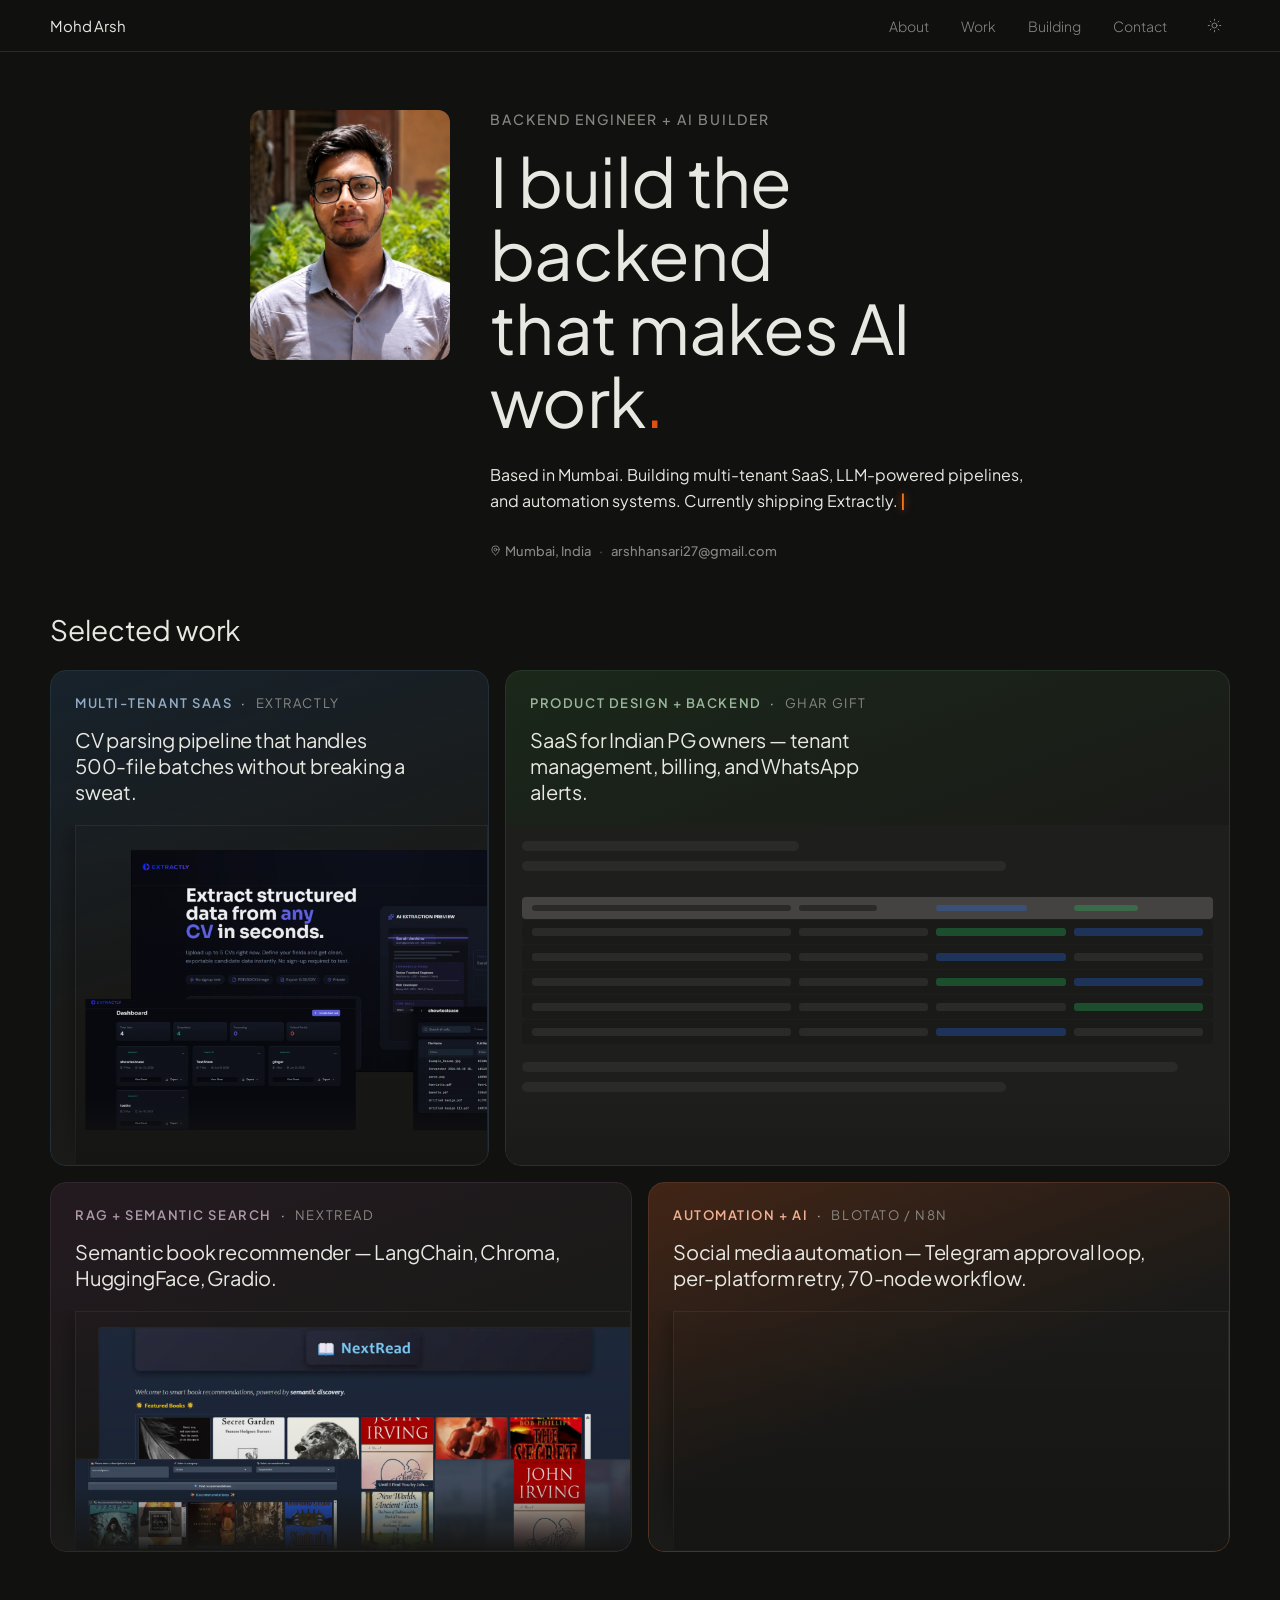
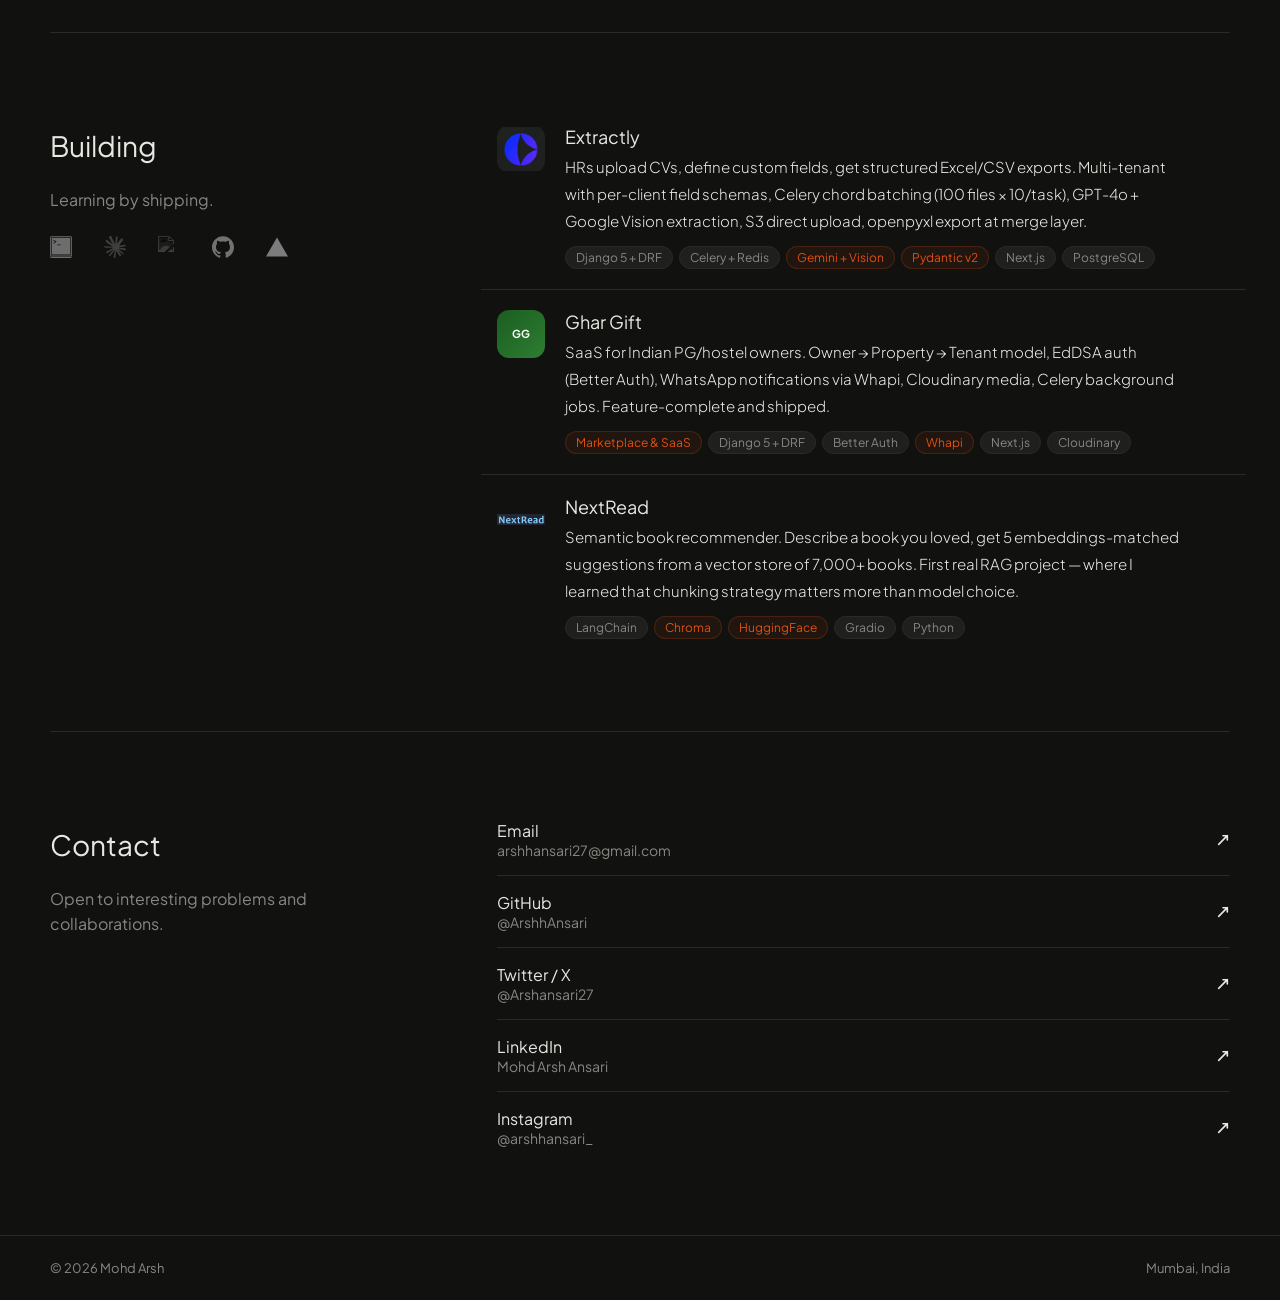
==== commit 038d5684: "feat: add n8n automation case study page and link it from the index card" ====
--- a/index.html
+++ b/index.html
@@ -243,7 +243,7 @@
 
             <!-- Card 3: NextRead -->
             <div class="reveal" style="height:100%;">
-              <a href="#" class="b-card" style="--eyebrow-color: #4a1942;">
+              <a href="nextread.html" class="b-card" style="--eyebrow-color: #4a1942;">
                 <div class="b-card-header">
                   <div style="min-width:0;">
                     <div class="b-card-eyebrow">
@@ -272,7 +272,7 @@
 
             <!-- Card 4: n8n Automation -->
             <div class="reveal reveal-delay-1" style="height:100%;">
-              <a href="#" class="b-card" style="--eyebrow-color: #0a2f4d;">
+              <a href="n8n.html" class="b-card" style="--eyebrow-color: #e05010;">
                 <div class="b-card-header">
                   <div style="min-width:0;">
                     <div class="b-card-eyebrow">
@@ -292,42 +292,9 @@
                 </div>
                 <div class="b-mock-wrap">
                   <div class="b-mock-fade"></div>
-                  <div class="b-mock">
-                    <div class="b-mock-ui" style="gap:12px;">
-                      <!-- Mini flow diagram -->
-                      <div style="display:flex; align-items:center; gap:6px; flex-wrap:wrap;">
-                        <div
-                          style="background:var(--rule); border-radius:6px; padding:6px 10px; font-size:10px; color:var(--mid); font-family:var(--mono);">
-                          📊 G.Sheets</div>
-                        <div style="color:var(--faint); font-size:10px;">→</div>
-                        <div
-                          style="background:var(--rule); border-radius:6px; padding:6px 10px; font-size:10px; color:var(--mid); font-family:var(--mono);">
-                          🤖 OpenAI</div>
-                        <div style="color:var(--faint); font-size:10px;">→</div>
-                        <div
-                          style="background:rgba(37,110,241,0.1); border-radius:6px; padding:6px 10px; font-size:10px; color:#256ef1; font-family:var(--mono);">
-                          ✅ Telegram</div>
-                      </div>
-                      <div style="display:flex; align-items:center; gap:6px; flex-wrap:wrap;">
-                        <div
-                          style="background:var(--rule); border-radius:6px; padding:6px 10px; font-size:10px; color:var(--mid); font-family:var(--mono);">
-                          /approve</div>
-                        <div
-                          style="background:var(--rule); border-radius:6px; padding:6px 10px; font-size:10px; color:var(--mid); font-family:var(--mono);">
-                          /reject</div>
-                        <div
-                          style="background:var(--rule); border-radius:6px; padding:6px 10px; font-size:10px; color:var(--mid); font-family:var(--mono);">
-                          /edit_long</div>
-                      </div>
-                      <div style="display:flex; align-items:center; gap:6px; flex-wrap:wrap;">
-                        <div
-                          style="background:rgba(34,197,94,0.1); border-radius:6px; padding:6px 10px; font-size:10px; color:#16a34a; font-family:var(--mono);">
-                          Twitter · LinkedIn</div>
-                        <div style="color:var(--faint); font-size:10px;">+ retry 2×</div>
-                      </div>
-                      <div class="mock-bar med"></div>
-                      <div class="mock-bar full"></div>
-                    </div>
+                  <div class="b-mock b-mock-window" style="height: 240px;">
+                    <img src="./assets/images/n8nworkflow.webp" alt="n8n Automation workflow"
+                      class="b-card-img" loading="lazy" decoding="async">
                   </div>
                 </div>
               </a>
--- a/assets/css/main.css
+++ b/assets/css/main.css
@@ -198,7 +198,23 @@
    RESPONSIVE
 ═══════════════════════════════════════ */
 @media (max-width: 768px) {
-  .nav-links-desktop, .nav-link { display: none; }
+  /* Hide desktop nav links but keep the standalone About link visible */
+  .nav-links-desktop { display: none; }
+  .nav-right .nav-link:not(.nav-links-desktop .nav-link) { display: none; }
   .hamburger { display: flex; }
+  .page-wrapper { padding: 0 16px; }
   .footer-inner { flex-direction: column; gap: 8px; text-align: center; }
 }
+
+/* ═══════════════════════════════════════
+   HAMBURGER TAP TARGET
+═══════════════════════════════════════ */
+@media (max-width: 768px) {
+  .hamburger {
+    padding: 8px;
+    margin-right: -8px;
+  }
+  .dark-toggle {
+    padding: 8px;
+  }
+}
--- a/assets/css/index.css
+++ b/assets/css/index.css
@@ -767,31 +767,103 @@
    RESPONSIVE (Index Specific)
 ═══════════════════════════════════════ */
 @media (max-width: 768px) {
+
+  /* ── Hero ─────────────────────────────── */
   .hero-layout {
     flex-direction: column;
     align-items: center;
     text-align: center;
+    gap: 24px;
+    padding-top: 40px;
+    padding-bottom: 40px;
   }
 
   .hero-photo {
-    width: 140px;
-    height: 175px;
+    width: 160px;
+    height: 200px;
+    border-radius: 16px;
+  }
+
+  .hero-photo-wrapper {
+    order: -1; /* photo stays on top */
+  }
+
+  .hero-h1 {
+    font-size: clamp(36px, 9vw, 52px);
   }
 
   .hero-meta {
     justify-content: center;
-  }
-
+    flex-wrap: wrap;
+  }
+
+  /* ── Bento Grid ───────────────────────── */
   .bento-row-wide,
   .bento-row-even {
     grid-template-columns: 1fr;
     min-height: auto;
   }
 
-  .built-grid-layout,
+  /* FIX: Prevent image area from collapsing to 0px on mobile */
+  .b-mock-wrap {
+    min-height: 200px;
+    flex: 0 0 auto; /* don't shrink */
+  }
+
+  .b-mock {
+    height: 200px;
+  }
+
+  .b-mock-tall {
+    height: 200px;
+  }
+
+  /* Full-width image window, no left offset on mobile */
+  .b-mock-window {
+    margin-left: 0;
+    width: 100%;
+    border-radius: 0 0 14px 14px;
+  }
+
+  /* Slightly smaller card title so text doesn't crowd */
+  .b-card-title {
+    font-size: 17px;
+  }
+
+  .b-card-header {
+    padding: 20px 20px 0;
+  }
+
+  /* ── Building Section ─────────────────── */
+  .built-grid-layout {
+    grid-template-columns: 1fr;
+    gap: 32px;
+  }
+
+  .tool-icons-row {
+    gap: 20px;
+    flex-wrap: wrap;
+  }
+
+  .built-item {
+    padding: 16px 12px;
+    margin: 0 -12px;
+  }
+
+  .built-desc {
+    font-size: 14px;
+    line-height: 1.7;
+  }
+
+  /* ── Contact Section ──────────────────── */
   .contact-layout {
     grid-template-columns: 1fr;
-    gap: 40px;
+    gap: 24px;
+  }
+
+  .contact-link {
+    font-size: 15px;
+    padding: 14px 0;
   }
 }
 .b-card-img-extractly {
